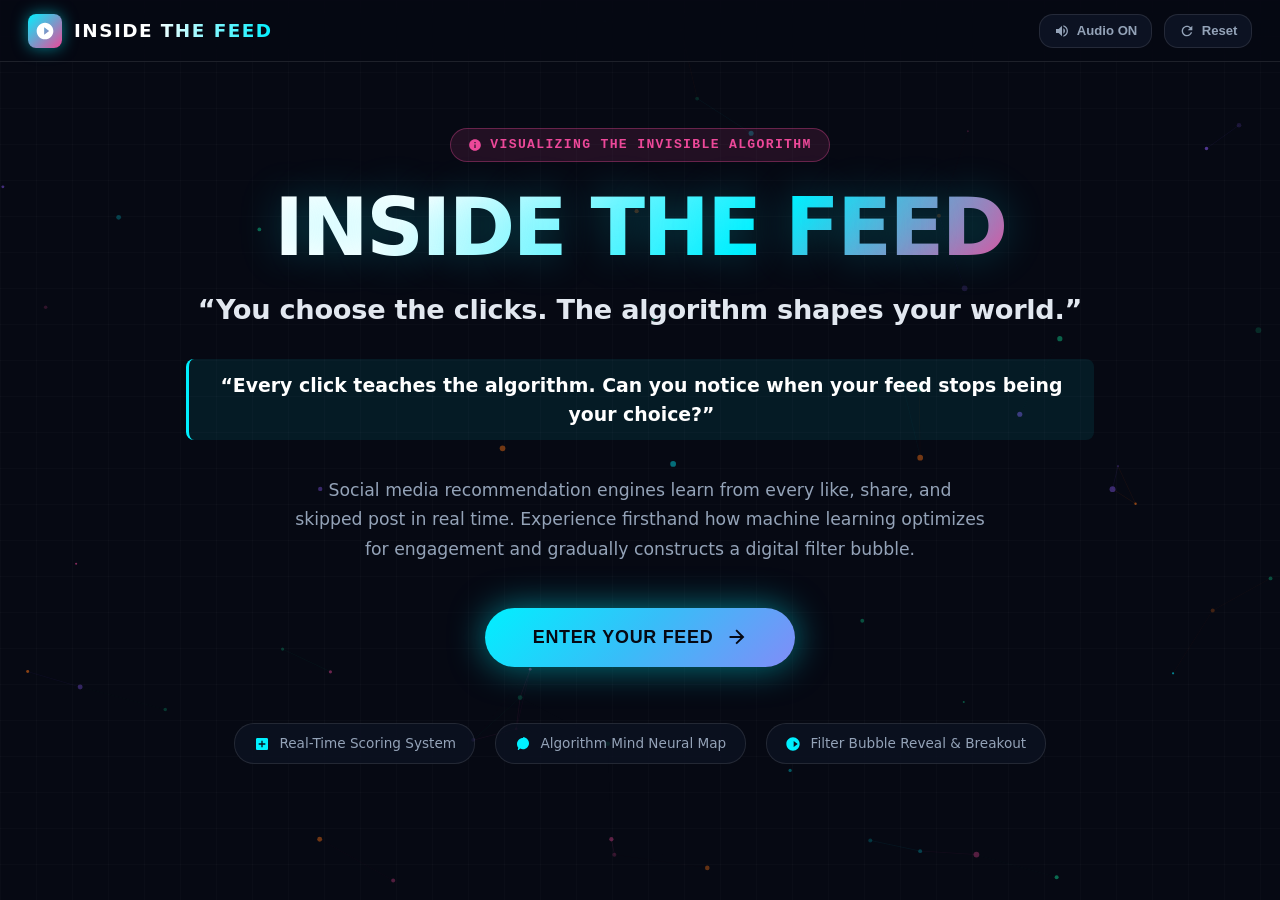
==== index.html @ e055e859 "Initial commit: Inside The Feed interactive simulation" ====
<!DOCTYPE html>
<html lang="en">
<head>
  <meta charset="UTF-8">
  <meta name="viewport" content="width=device-width, initial-scale=1.0">
  <title>INSIDE THE FEED | You choose the clicks. The algorithm shapes your world.</title>
  <meta name="description" content="Visualizing the Invisible: An interactive real-time simulation of recommendation algorithms, neural reinforcement loops, and filter bubble formation.">
  <style>
    /* ==========================================================================
       INSIDE THE FEED — DESIGN SYSTEM & CYBERNETIC PALETTE
       ========================================================================== */
    :root {
      --bg-dark: #060913;
      --bg-surface: #0c1222;
      --bg-surface-elevated: #131d38;
      --bg-glass: rgba(12, 18, 34, 0.78);
      --bg-glass-card: rgba(19, 29, 56, 0.75);
      --border-glass: rgba(255, 255, 255, 0.1);
      --border-glass-bright: rgba(0, 240, 255, 0.35);

      --color-tech: #00f0ff;
      --color-tech-glow: rgba(0, 240, 255, 0.4);
      --color-env: #10b981;
      --color-env-glow: rgba(16, 185, 129, 0.4);
      --color-fit: #f97316;
      --color-fit-glow: rgba(249, 115, 22, 0.4);
      --color-travel: #8b5cf6;
      --color-travel-glow: rgba(139, 92, 246, 0.4);
      --color-ent: #ec4899;
      --color-ent-glow: rgba(236, 72, 153, 0.4);
      --color-fin: #eab308;
      --color-fin-glow: rgba(234, 179, 8, 0.4);

      --color-like: #f43f5e;
      --color-share: #3b82f6;
      --color-skip: #64748b;

      --text-primary: #f8fafc;
      --text-secondary: #94a3b8;
      --text-muted: #64748b;

      --font-sans: system-ui, -apple-system, BlinkMacSystemFont, 'Segoe UI', Roboto, Oxygen, Ubuntu, Cantarell, 'Open Sans', 'Helvetica Neue', sans-serif;
      --font-mono: ui-monospace, SFMono-Regular, Menlo, Monaco, Consolas, "Liberation Mono", "Courier New", monospace;
      
      --radius-sm: 8px;
      --radius-md: 14px;
      --radius-lg: 20px;
      --radius-full: 9999px;

      --shadow-subtle: 0 4px 20px rgba(0, 0, 0, 0.5);
      --shadow-neon-cyan: 0 0 30px rgba(0, 240, 255, 0.35);
      --shadow-neon-magenta: 0 0 30px rgba(236, 72, 153, 0.35);
      
      --transition-smooth: all 0.3s cubic-bezier(0.16, 1, 0.3, 1);
      --transition-spring: all 0.45s cubic-bezier(0.34, 1.56, 0.64, 1);
    }

    *, *::before, *::after {
      box-sizing: border-box;
      margin: 0;
      padding: 0;
    }

    html, body {
      width: 100%;
      min-height: 100vh;
      background-color: var(--bg-dark);
      color: var(--text-primary);
      font-family: var(--font-sans);
      line-height: 1.5;
      overflow-x: hidden;
      -webkit-font-smoothing: antialiased;
    }

    #bg-canvas {
      position: fixed;
      top: 0;
      left: 0;
      width: 100vw;
      height: 100vh;
      pointer-events: none;
      z-index: 0;
      opacity: 0.8;
    }

    .grid-overlay {
      position: fixed;
      inset: 0;
      background-image: 
        linear-gradient(rgba(255, 255, 255, 0.02) 1px, transparent 1px),
        linear-gradient(90deg, rgba(255, 255, 255, 0.02) 1px, transparent 1px);
      background-size: 36px 36px;
      pointer-events: none;
      z-index: 1;
    }

    :focus-visible {
      outline: 2px solid var(--color-tech);
      outline-offset: 3px;
      box-shadow: var(--shadow-neon-cyan);
    }

    @media (prefers-reduced-motion: reduce) {
      *, *::before, *::after {
        animation-duration: 0.01ms !important;
        animation-iteration-count: 1 !important;
        transition-duration: 0.01ms !important;
        scroll-behavior: auto !important;
      }
    }

    /* Top Navigation Bar */
    header.app-header {
      position: sticky;
      top: 0;
      z-index: 50;
      display: flex;
      align-items: center;
      justify-content: space-between;
      padding: 0.85rem 1.75rem;
      background: rgba(6, 9, 19, 0.85);
      backdrop-filter: blur(16px);
      -webkit-backdrop-filter: blur(16px);
      border-bottom: 1px solid var(--border-glass);
    }

    .brand-group {
      display: flex;
      align-items: center;
      gap: 0.75rem;
    }

    .brand-icon {
      width: 34px;
      height: 34px;
      border-radius: var(--radius-sm);
      background: linear-gradient(135deg, var(--color-tech), var(--color-ent));
      display: flex;
      align-items: center;
      justify-content: center;
      box-shadow: 0 0 15px rgba(0, 240, 255, 0.5);
    }

    .brand-icon svg {
      width: 20px;
      height: 20px;
      fill: #fff;
    }

    .brand-title {
      font-size: 1.15rem;
      font-weight: 800;
      letter-spacing: 0.08em;
      text-transform: uppercase;
      background: linear-gradient(90deg, #ffffff 40%, #00f0ff 100%);
      -webkit-background-clip: text;
      -webkit-text-fill-color: transparent;
    }

    .stage-badge {
      display: inline-flex;
      align-items: center;
      gap: 0.5rem;
      padding: 0.35rem 0.95rem;
      border-radius: var(--radius-full);
      background: rgba(0, 240, 255, 0.1);
      border: 1px solid rgba(0, 240, 255, 0.3);
      font-size: 0.78rem;
      font-family: var(--font-mono);
      font-weight: 600;
      color: var(--color-tech);
      text-transform: uppercase;
      letter-spacing: 0.05em;
    }

    .stage-badge .pulse-dot {
      width: 8px;
      height: 8px;
      border-radius: 50%;
      background: var(--color-tech);
      box-shadow: 0 0 8px var(--color-tech);
      animation: pulseAnim 1.8s infinite;
    }

    @keyframes pulseAnim {
      0%, 100% { opacity: 1; transform: scale(1); }
      50% { opacity: 0.4; transform: scale(0.7); }
    }

    .nav-actions {
      display: flex;
      align-items: center;
      gap: 0.75rem;
    }

    .icon-btn {
      background: var(--bg-surface);
      border: 1px solid var(--border-glass);
      color: var(--text-secondary);
      border-radius: var(--radius-md);
      padding: 0.5rem 0.85rem;
      font-size: 0.82rem;
      font-weight: 600;
      cursor: pointer;
      display: inline-flex;
      align-items: center;
      gap: 0.45rem;
      transition: var(--transition-smooth);
    }

    .icon-btn:hover {
      color: var(--text-primary);
      border-color: rgba(255, 255, 255, 0.25);
      background: var(--bg-surface-elevated);
    }

    /* Screen Views Management */
    main.app-container {
      position: relative;
      z-index: 10;
      max-width: 1540px;
      margin: 0 auto;
      padding: 1.5rem 1.25rem 3rem 1.25rem;
      min-height: calc(100vh - 65px);
    }

    .screen-view {
      display: none;
      opacity: 0;
      transform: translateY(12px);
      transition: opacity 0.4s ease, transform 0.4s ease;
    }

    .screen-view.active {
      display: block;
      opacity: 1;
      transform: translateY(0);
    }

    /* ==========================================================================
       1. INTRO SCREEN
       ========================================================================== */
    .intro-hero {
      min-height: 80vh;
      display: flex;
      flex-direction: column;
      align-items: center;
      justify-content: center;
      text-align: center;
      padding: 2rem 1rem;
      max-width: 940px;
      margin: 0 auto;
    }

    .hero-eyebrow {
      display: inline-flex;
      align-items: center;
      gap: 0.5rem;
      padding: 0.4rem 1.1rem;
      border-radius: var(--radius-full);
      background: rgba(236, 72, 153, 0.12);
      border: 1px solid rgba(236, 72, 153, 0.35);
      color: var(--color-ent);
      font-family: var(--font-mono);
      font-size: 0.82rem;
      font-weight: 700;
      letter-spacing: 0.1em;
      text-transform: uppercase;
      margin-bottom: 1.5rem;
    }

    .hero-title {
      font-size: clamp(2.8rem, 7.5vw, 5rem);
      font-weight: 900;
      line-height: 1.05;
      letter-spacing: -0.03em;
      margin-bottom: 1.25rem;
      text-transform: uppercase;
      background: linear-gradient(135deg, #ffffff 20%, #00f0ff 65%, #ec4899 100%);
      -webkit-background-clip: text;
      -webkit-text-fill-color: transparent;
      text-shadow: 0 0 40px rgba(0, 240, 255, 0.25);
    }

    .hero-subtitle {
      font-size: clamp(1.25rem, 2.5vw, 1.7rem);
      font-weight: 600;
      color: #e2e8f0;
      margin-bottom: 1.75rem;
      letter-spacing: -0.01em;
    }

    .hero-tagline {
      font-size: 1.08rem;
      color: var(--text-secondary);
      max-width: 690px;
      margin-bottom: 2.75rem;
      line-height: 1.7;
    }

    .hero-quote-highlight {
      font-size: 1.18rem;
      font-weight: 700;
      color: #fff;
      background: rgba(0, 240, 255, 0.08);
      border-left: 3px solid var(--color-tech);
      padding: 0.75rem 1.25rem;
      border-radius: var(--radius-sm);
      margin-bottom: 2.25rem;
      text-align: center;
    }

    .btn-glow-primary {
      position: relative;
      display: inline-flex;
      align-items: center;
      justify-content: center;
      gap: 0.75rem;
      padding: 1.15rem 3rem;
      font-size: 1.12rem;
      font-weight: 800;
      letter-spacing: 0.04em;
      text-transform: uppercase;
      color: #060913;
      background: linear-gradient(135deg, #00f0ff 0%, #38bdf8 50%, #818cf8 100%);
      border: none;
      border-radius: var(--radius-full);
      cursor: pointer;
      box-shadow: 0 0 35px rgba(0, 240, 255, 0.5), 0 4px 15px rgba(0, 0, 0, 0.4);
      transition: var(--transition-spring);
    }

    .btn-glow-primary:hover {
      transform: translateY(-3px) scale(1.03);
      box-shadow: 0 0 55px rgba(0, 240, 255, 0.8), 0 8px 25px rgba(0, 0, 0, 0.5);
    }

    .btn-glow-primary:active {
      transform: translateY(1px) scale(0.98);
    }

    .intro-feature-pills {
      display: flex;
      flex-wrap: wrap;
      justify-content: center;
      gap: 1.25rem;
      margin-top: 3.5rem;
    }

    .feature-pill {
      display: flex;
      align-items: center;
      gap: 0.6rem;
      padding: 0.6rem 1.15rem;
      background: var(--bg-glass);
      border: 1px solid var(--border-glass);
      border-radius: var(--radius-lg);
      font-size: 0.85rem;
      color: var(--text-secondary);
    }

    .feature-pill svg {
      width: 16px;
      height: 16px;
      fill: var(--color-tech);
    }

    /* ==========================================================================
       2. INITIAL INTEREST SELECTION
       ========================================================================== */
    .selection-container {
      max-width: 980px;
      margin: 2rem auto;
      text-align: center;
    }

    .selection-header h2 {
      font-size: 2.3rem;
      font-weight: 800;
      margin-bottom: 0.6rem;
      letter-spacing: -0.02em;
    }

    .selection-header p {
      color: var(--text-secondary);
      font-size: 1.08rem;
      margin-bottom: 2.2rem;
    }

    .topics-grid {
      display: grid;
      grid-template-columns: repeat(auto-fit, minmax(280px, 1fr));
      gap: 1.25rem;
      margin-bottom: 2.5rem;
    }

    .topic-card {
      position: relative;
      background: var(--bg-glass-card);
      border: 2px solid var(--border-glass);
      border-radius: var(--radius-lg);
      padding: 1.6rem 1.35rem;
      cursor: pointer;
      text-align: left;
      transition: var(--transition-spring);
      backdrop-filter: blur(12px);
      user-select: none;
      display: flex;
      flex-direction: column;
      gap: 0.85rem;
    }

    .topic-card:hover {
      transform: translateY(-4px);
      border-color: rgba(255, 255, 255, 0.3);
      background: var(--bg-surface-elevated);
    }

    .topic-card.selected {
      border-color: var(--topic-accent, var(--color-tech));
      box-shadow: 0 0 32px var(--topic-glow, var(--color-tech-glow)), inset 0 0 15px var(--topic-glow, var(--color-tech-glow));
      background: rgba(19, 29, 56, 0.95);
      transform: translateY(-4px) scale(1.02);
    }

    .topic-icon-wrap {
      width: 50px;
      height: 50px;
      border-radius: var(--radius-md);
      display: flex;
      align-items: center;
      justify-content: center;
      background: rgba(255, 255, 255, 0.06);
      color: var(--topic-accent, #fff);
      transition: var(--transition-smooth);
    }

    .topic-card.selected .topic-icon-wrap {
      background: var(--topic-accent);
      color: #060913;
    }

    .topic-icon-wrap svg {
      width: 28px;
      height: 28px;
      fill: currentColor;
    }

    .topic-card-title {
      font-size: 1.25rem;
      font-weight: 700;
      color: var(--text-primary);
    }

    .topic-card-desc {
      font-size: 0.88rem;
      color: var(--text-secondary);
      line-height: 1.5;
    }

    .selection-check {
      position: absolute;
      top: 1.1rem;
      right: 1.1rem;
      width: 24px;
      height: 24px;
      border-radius: 50%;
      border: 2px solid var(--border-glass);
      display: flex;
      align-items: center;
      justify-content: center;
      transition: var(--transition-smooth);
    }

    .topic-card.selected .selection-check {
      background: var(--topic-accent);
      border-color: var(--topic-accent);
    }

    .selection-check svg {
      width: 14px;
      height: 14px;
      fill: #060913;
      opacity: 0;
      transform: scale(0.5);
      transition: var(--transition-smooth);
    }

    .topic-card.selected .selection-check svg {
      opacity: 1;
      transform: scale(1);
    }

    .selection-footer {
      display: flex;
      flex-direction: column;
      align-items: center;
      gap: 1rem;
    }

    .selection-count-indicator {
      font-family: var(--font-mono);
      font-size: 0.95rem;
      color: var(--text-secondary);
      font-weight: 600;
    }

    .selection-count-indicator span {
      color: var(--color-tech);
      font-weight: 800;
    }

    /* ==========================================================================
       3 & 4 & 5 & 6. INTERACTIVE SIMULATION DASHBOARD (3 COLUMNS)
       ========================================================================== */
    .dashboard-layout {
      display: grid;
      grid-template-columns: 340px 1fr 340px;
      gap: 1.5rem;
      align-items: start;
      margin-top: 0.5rem;
    }

    @media (max-width: 1240px) {
      .dashboard-layout {
        grid-template-columns: 1fr 1fr;
      }
      .panel-feed-col {
        grid-column: 1 / -1;
        order: -1;
      }
    }

    @media (max-width: 768px) {
      .dashboard-layout {
        grid-template-columns: 1fr;
      }
    }

    .glass-panel {
      background: var(--bg-glass);
      border: 1px solid var(--border-glass);
      border-radius: var(--radius-lg);
      padding: 1.35rem;
      backdrop-filter: blur(16px);
      box-shadow: var(--shadow-subtle);
    }

    .panel-header {
      display: flex;
      align-items: center;
      justify-content: space-between;
      margin-bottom: 1.15rem;
      padding-bottom: 0.75rem;
      border-bottom: 1px solid rgba(255, 255, 255, 0.08);
    }

    .panel-title-group {
      display: flex;
      align-items: center;
      gap: 0.55rem;
    }

    .panel-title-group svg {
      width: 20px;
      height: 20px;
      fill: var(--color-tech);
    }

    .panel-title {
      font-size: 0.95rem;
      font-weight: 700;
      text-transform: uppercase;
      letter-spacing: 0.08em;
      color: var(--text-primary);
    }

    /* LEFT: Algorithm Mind Panel */
    .algo-viz-box {
      position: relative;
      width: 100%;
      height: 260px;
      background: rgba(6, 9, 19, 0.7);
      border-radius: var(--radius-md);
      overflow: hidden;
      border: 1px solid rgba(255, 255, 255, 0.06);
      margin-bottom: 1rem;
    }

    #neural-canvas {
      width: 100%;
      height: 100%;
      display: block;
    }

    .narrative-stream-box {
      background: rgba(0, 0, 0, 0.4);
      border: 1px solid rgba(0, 240, 255, 0.25);
      border-left: 4px solid var(--color-tech);
      border-radius: var(--radius-sm);
      padding: 0.9rem;
      margin-bottom: 1rem;
      min-height: 80px;
    }

    .narrative-label {
      font-size: 0.74rem;
      font-family: var(--font-mono);
      font-weight: 700;
      color: var(--color-tech);
      text-transform: uppercase;
      letter-spacing: 0.06em;
      margin-bottom: 0.35rem;
      display: flex;
      align-items: center;
      gap: 0.4rem;
    }

    .narrative-text {
      font-size: 0.84rem;
      color: #e2e8f0;
      line-height: 1.45;
      transition: opacity 0.2s ease;
    }

    .topic-weights-list {
      display: flex;
      flex-direction: column;
      gap: 0.7rem;
    }

    .topic-weight-row {
      display: flex;
      flex-direction: column;
      gap: 0.25rem;
      font-size: 0.82rem;
    }

    .topic-weight-meta {
      display: flex;
      justify-content: space-between;
      align-items: center;
    }

    .topic-weight-label {
      display: flex;
      align-items: center;
      gap: 0.5rem;
      font-weight: 600;
      color: var(--text-primary);
    }

    .topic-dot {
      width: 9px;
      height: 9px;
      border-radius: 50%;
      background: var(--topic-color, #fff);
      box-shadow: 0 0 6px var(--topic-color, #fff);
    }

    .topic-weight-pct {
      font-family: var(--font-mono);
      font-size: 0.8rem;
      color: var(--text-secondary);
      font-weight: 700;
    }

    .weight-progress-track {
      width: 100%;
      height: 7px;
      background: rgba(255, 255, 255, 0.08);
      border-radius: var(--radius-full);
      overflow: hidden;
    }

    .weight-progress-fill {
      height: 100%;
      background: var(--topic-color, var(--color-tech));
      border-radius: var(--radius-full);
      transition: width 0.4s cubic-bezier(0.16, 1, 0.3, 1);
      box-shadow: 0 0 10px var(--topic-color, var(--color-tech));
    }

    /* CENTER: Main Feed Stream */
    .panel-feed-col {
      display: flex;
      flex-direction: column;
      gap: 1rem;
      max-width: 640px;
      margin: 0 auto;
      width: 100%;
    }

    .feed-status-bar {
      display: flex;
      align-items: center;
      justify-content: space-between;
      padding: 0.8rem 1.25rem;
      background: var(--bg-glass-card);
      border: 1px solid var(--border-glass);
      border-radius: var(--radius-md);
      font-size: 0.88rem;
    }

    .stage-tracker-title {
      font-weight: 700;
      color: var(--text-primary);
      display: flex;
      align-items: center;
      gap: 0.5rem;
    }

    .interaction-count-badge {
      font-family: var(--font-mono);
      font-size: 0.82rem;
      color: var(--color-tech);
      background: rgba(0, 240, 255, 0.12);
      padding: 0.25rem 0.7rem;
      border-radius: var(--radius-full);
      border: 1px solid rgba(0, 240, 255, 0.3);
      font-weight: 700;
    }

    .feed-card-wrapper {
      position: relative;
      min-height: 520px;
      display: flex;
      justify-content: center;
    }

    /* Interactive Post Card */
    .post-card {
      width: 100%;
      background: var(--bg-surface);
      border: 1px solid rgba(255, 255, 255, 0.12);
      border-radius: var(--radius-lg);
      padding: 1.5rem;
      box-shadow: 0 12px 35px rgba(0, 0, 0, 0.6);
      transition: var(--transition-smooth);
      position: relative;
      overflow: hidden;
    }

    .post-card::before {
      content: "";
      position: absolute;
      top: 0;
      left: 0;
      right: 0;
      height: 4px;
      background: var(--card-topic-color, var(--color-tech));
      box-shadow: 0 0 16px var(--card-topic-color, var(--color-tech));
    }

    .post-author-row {
      display: flex;
      align-items: center;
      justify-content: space-between;
      margin-bottom: 1.1rem;
    }

    .author-info {
      display: flex;
      align-items: center;
      gap: 0.85rem;
    }

    .author-avatar {
      width: 46px;
      height: 46px;
      border-radius: 50%;
      display: flex;
      align-items: center;
      justify-content: center;
      font-weight: 800;
      font-size: 1.05rem;
      color: #060913;
      background: linear-gradient(135deg, #ffffff, #94a3b8);
      border: 2px solid rgba(255, 255, 255, 0.25);
    }

    .author-names {
      display: flex;
      flex-direction: column;
    }

    .author-display-name {
      font-size: 0.98rem;
      font-weight: 700;
      color: var(--text-primary);
    }

    .author-handle {
      font-size: 0.8rem;
      color: var(--text-muted);
      font-family: var(--font-mono);
    }

    .post-topic-tag {
      padding: 0.3rem 0.85rem;
      border-radius: var(--radius-full);
      font-size: 0.74rem;
      font-weight: 800;
      text-transform: uppercase;
      letter-spacing: 0.05em;
      background: var(--card-topic-glow, rgba(0, 240, 255, 0.15));
      color: var(--card-topic-color, var(--color-tech));
      border: 1px solid var(--card-topic-color, var(--color-tech));
    }

    .post-text-content {
      font-size: 1.05rem;
      color: #f1f5f9;
      line-height: 1.6;
      margin-bottom: 1.35rem;
    }

    .post-visual-box {
      width: 100%;
      height: 220px;
      border-radius: var(--radius-md);
      overflow: hidden;
      margin-bottom: 1.35rem;
      background: #090e1d;
      border: 1px solid rgba(255, 255, 255, 0.08);
      display: flex;
      align-items: center;
      justify-content: center;
      position: relative;
    }

    .post-visual-box svg {
      width: 100%;
      height: 100%;
      display: block;
    }

    /* Action Bar */
    .post-action-row {
      display: grid;
      grid-template-columns: 1fr 1fr 1fr;
      gap: 0.85rem;
      padding-top: 0.85rem;
      border-top: 1px solid rgba(255, 255, 255, 0.08);
    }

    .feed-btn {
      display: inline-flex;
      align-items: center;
      justify-content: center;
      gap: 0.55rem;
      padding: 0.8rem 0.5rem;
      border-radius: var(--radius-md);
      font-size: 0.88rem;
      font-weight: 700;
      cursor: pointer;
      border: 1px solid var(--border-glass);
      background: var(--bg-glass-card);
      color: var(--text-primary);
      transition: var(--transition-smooth);
    }

    .feed-btn svg {
      width: 19px;
      height: 19px;
      fill: currentColor;
    }

    .btn-like:hover {
      background: rgba(244, 63, 94, 0.18);
      border-color: var(--color-like);
      color: #ff6b8b;
      box-shadow: 0 0 20px rgba(244, 63, 94, 0.35);
      transform: translateY(-2px);
    }

    .btn-share:hover {
      background: rgba(59, 130, 246, 0.18);
      border-color: var(--color-share);
      color: #60a5fa;
      box-shadow: 0 0 20px rgba(59, 130, 246, 0.35);
      transform: translateY(-2px);
    }

    .btn-skip:hover {
      background: rgba(100, 116, 139, 0.22);
      border-color: var(--color-skip);
      color: #cbd5e1;
      transform: translateY(-2px);
    }

    /* Flying Action Data Packet */
    .flying-packet {
      position: fixed;
      pointer-events: none;
      z-index: 999;
      width: 18px;
      height: 18px;
      border-radius: 50%;
      box-shadow: 0 0 20px currentColor;
      transition: transform 0.65s cubic-bezier(0.16, 1, 0.3, 1), opacity 0.65s ease;
    }

    /* RIGHT: Real-time Telemetry & Live Meters */
    .metrics-stack {
      display: flex;
      flex-direction: column;
      gap: 1.15rem;
    }

    .metric-card {
      background: rgba(6, 9, 19, 0.6);
      border: 1px solid rgba(255, 255, 255, 0.08);
      border-radius: var(--radius-md);
      padding: 1.05rem;
    }

    .metric-head {
      display: flex;
      justify-content: space-between;
      align-items: center;
      margin-bottom: 0.55rem;
    }

    .metric-name {
      font-size: 0.82rem;
      font-weight: 700;
      color: var(--text-secondary);
      text-transform: uppercase;
      letter-spacing: 0.05em;
    }

    .metric-val {
      font-family: var(--font-mono);
      font-size: 1.08rem;
      font-weight: 800;
      color: var(--text-primary);
    }

    /* Risk Status Badge */
    .risk-badge {
      display: inline-flex;
      align-items: center;
      gap: 0.4rem;
      padding: 0.28rem 0.75rem;
      border-radius: var(--radius-full);
      font-size: 0.78rem;
      font-weight: 800;
      letter-spacing: 0.05em;
      text-transform: uppercase;
      font-family: var(--font-mono);
    }

    .risk-badge.risk-low {
      background: rgba(16, 185, 129, 0.15);
      color: #34d399;
      border: 1px solid #10b981;
    }

    .risk-badge.risk-moderate {
      background: rgba(234, 179, 8, 0.15);
      color: #facc15;
      border: 1px solid #eab308;
    }

    .risk-badge.risk-high {
      background: rgba(249, 115, 22, 0.18);
      color: #fb923c;
      border: 1px solid #f97316;
    }

    .risk-badge.risk-echo {
      background: rgba(239, 68, 68, 0.28);
      color: #f87171;
      border: 1px solid #ef4444;
      animation: echoFlashing 1.2s infinite alternate;
    }

    @keyframes echoFlashing {
      0% { box-shadow: 0 0 6px rgba(239, 68, 68, 0.4); }
      100% { box-shadow: 0 0 24px rgba(239, 68, 68, 0.95); }
    }

    .meter-bar-track {
      width: 100%;
      height: 8px;
      background: rgba(255, 255, 255, 0.08);
      border-radius: var(--radius-full);
      overflow: hidden;
      position: relative;
    }

    .meter-bar-fill {
      height: 100%;
      border-radius: var(--radius-full);
      transition: width 0.5s cubic-bezier(0.16, 1, 0.3, 1), background-color 0.4s ease;
    }

    /* Stacked Diversity Spectrum Bar */
    .diversity-spectrum {
      display: flex;
      height: 11px;
      width: 100%;
      border-radius: var(--radius-full);
      overflow: hidden;
      background: rgba(255, 255, 255, 0.05);
      margin-top: 0.5rem;
    }

    .spectrum-segment {
      height: 100%;
      transition: width 0.45s ease;
    }

    .reveal-trigger-btn {
      width: 100%;
      padding: 0.9rem;
      border-radius: var(--radius-md);
      background: linear-gradient(135deg, rgba(236, 72, 153, 0.2), rgba(139, 92, 246, 0.2));
      border: 1px solid rgba(236, 72, 153, 0.5);
      color: #fff;
      font-weight: 700;
      font-size: 0.88rem;
      cursor: pointer;
      display: flex;
      align-items: center;
      justify-content: center;
      gap: 0.5rem;
      transition: var(--transition-smooth);
      margin-top: 0.5rem;
    }

    .reveal-trigger-btn:hover {
      background: linear-gradient(135deg, rgba(236, 72, 153, 0.4), rgba(139, 92, 246, 0.4));
      box-shadow: 0 0 25px rgba(236, 72, 153, 0.45);
      transform: translateY(-2px);
    }

    /* ==========================================================================
       8. FINAL REVEAL MODAL & COMPARISON SCREEN
       ========================================================================== */
    .reveal-container {
      max-width: 1120px;
      margin: 1rem auto;
      background: var(--bg-surface);
      border: 1px solid var(--border-glass-bright);
      border-radius: var(--radius-lg);
      padding: 2.75rem 2.25rem;
      box-shadow: 0 20px 60px rgba(0, 0, 0, 0.85), var(--shadow-neon-cyan);
      backdrop-filter: blur(20px);
      position: relative;
      overflow: hidden;
    }

    .reveal-container::before {
      content: "";
      position: absolute;
      top: -150px;
      right: -150px;
      width: 380px;
      height: 380px;
      border-radius: 50%;
      background: radial-gradient(circle, rgba(0, 240, 255, 0.2), transparent 70%);
      pointer-events: none;
    }

    .reveal-header {
      text-align: center;
      margin-bottom: 2.25rem;
    }

    .reveal-header h2 {
      font-size: clamp(2.2rem, 4.5vw, 3rem);
      font-weight: 900;
      letter-spacing: -0.02em;
      margin-bottom: 0.75rem;
      background: linear-gradient(135deg, #ffffff 35%, var(--color-tech) 100%);
      -webkit-background-clip: text;
      -webkit-text-fill-color: transparent;
    }

    .focal-quote-box {
      background: rgba(236, 72, 153, 0.12);
      border: 1px solid rgba(236, 72, 153, 0.45);
      border-radius: var(--radius-md);
      padding: 1.5rem 2rem;
      margin: 1.5rem auto 2.25rem auto;
      max-width: 820px;
      text-align: center;
    }

    .focal-quote-text {
      font-size: 1.45rem;
      font-weight: 900;
      color: #ffffff;
      letter-spacing: -0.01em;
      line-height: 1.4;
    }

    .focal-quote-sub {
      font-size: 0.95rem;
      color: #cbd5e1;
      margin-top: 0.6rem;
      line-height: 1.5;
    }

    .comparison-grid {
      display: grid;
      grid-template-columns: 1fr 1fr;
      gap: 1.75rem;
      margin-bottom: 2.5rem;
    }

    @media (max-width: 768px) {
      .comparison-grid {
        grid-template-columns: 1fr;
      }
    }

    .comparison-card {
      background: var(--bg-surface-elevated);
      border: 1px solid rgba(255, 255, 255, 0.08);
      border-radius: var(--radius-md);
      padding: 1.6rem;
      display: flex;
      flex-direction: column;
      gap: 1.1rem;
    }

    .comparison-card.card-after {
      border-color: rgba(236, 72, 153, 0.45);
      box-shadow: 0 0 30px rgba(236, 72, 153, 0.15);
    }

    .comp-title {
      font-size: 1.15rem;
      font-weight: 800;
      display: flex;
      align-items: center;
      justify-content: space-between;
    }

    .comp-distribution-bars {
      display: flex;
      flex-direction: column;
      gap: 0.75rem;
    }

    .comp-bar-item {
      display: flex;
      flex-direction: column;
      gap: 0.3rem;
    }

    .comp-bar-label-row {
      display: flex;
      justify-content: space-between;
      font-size: 0.85rem;
    }

    .comp-bar-fill {
      height: 8px;
      border-radius: var(--radius-full);
      background: var(--bar-color, var(--color-tech));
      transition: width 0.8s ease;
    }

    .insights-grid {
      display: grid;
      grid-template-columns: repeat(auto-fit, minmax(230px, 1fr));
      gap: 1.15rem;
      margin-bottom: 2.5rem;
    }

    .insight-box {
      background: rgba(0, 0, 0, 0.4);
      border: 1px solid rgba(255, 255, 255, 0.08);
      border-radius: var(--radius-md);
      padding: 1.15rem;
    }

    .insight-label {
      font-size: 0.76rem;
      color: var(--text-muted);
      text-transform: uppercase;
      font-family: var(--font-mono);
      margin-bottom: 0.4rem;
    }

    .insight-val {
      font-size: 1.18rem;
      font-weight: 800;
      color: var(--text-primary);
    }

    .insight-val.accent-vanished {
      color: #94a3b8;
      font-size: 0.98rem;
      font-weight: 600;
    }

    .reveal-actions {
      display: flex;
      flex-wrap: wrap;
      justify-content: center;
      gap: 1.25rem;
    }

    .btn-break-bubble {
      background: linear-gradient(135deg, #10b981 0%, #00f0ff 100%);
      color: #060913;
      font-weight: 800;
      font-size: 1.08rem;
      padding: 1.1rem 2.5rem;
      border: none;
      border-radius: var(--radius-full);
      cursor: pointer;
      display: inline-flex;
      align-items: center;
      gap: 0.7rem;
      box-shadow: 0 0 32px rgba(16, 185, 129, 0.5);
      transition: var(--transition-spring);
    }

    .btn-break-bubble:hover {
      transform: translateY(-3px) scale(1.03);
      box-shadow: 0 0 50px rgba(16, 185, 129, 0.8);
    }

    .btn-outline {
      background: transparent;
      border: 1px solid rgba(255, 255, 255, 0.25);
      color: #fff;
      font-weight: 700;
      font-size: 0.98rem;
      padding: 1.1rem 2rem;
      border-radius: var(--radius-full);
      cursor: pointer;
      transition: var(--transition-smooth);
    }

    .btn-outline:hover {
      background: rgba(255, 255, 255, 0.08);
      border-color: #fff;
    }

    .explainer-callout {
      margin-top: 2rem;
      padding: 1.35rem;
      background: rgba(0, 0, 0, 0.3);
      border-radius: var(--radius-md);
      font-size: 0.9rem;
      color: var(--text-secondary);
      line-height: 1.65;
      border-left: 4px solid var(--color-travel);
    }
  </style>
</head>
<body>

  <!-- Dynamic Particle Canvas & Grid -->
  <canvas id="bg-canvas" aria-hidden="true"></canvas>
  <div class="grid-overlay" aria-hidden="true"></div>

  <!-- Top Application Bar -->
  <header class="app-header">
    <div class="brand-group">
      <div class="brand-icon" aria-hidden="true">
        <svg viewBox="0 0 24 24">
          <path d="M12 2C6.48 2 2 6.48 2 12s4.48 10 10 10 10-4.48 10-10S17.52 2 12 2zm-1 14.5v-9l6 4.5-6 4.5z"/>
        </svg>
      </div>
      <div>
        <h1 class="brand-title">Inside The Feed</h1>
      </div>
    </div>

    <div id="header-stage-badge" class="stage-badge" style="display: none;" aria-live="polite">
      <span class="pulse-dot"></span>
      <span id="current-stage-name">Stage 1: Exploration</span>
    </div>

    <div class="nav-actions">
      <button id="sound-toggle-btn" class="icon-btn" aria-label="Toggle sound effects" title="Toggle audio synthesizer">
        <svg id="sound-icon-on" width="16" height="16" viewBox="0 0 24 24" fill="currentColor">
          <path d="M3 9v6h4l5 5V4L7 9H3zm13.5 3c0-1.77-1.02-3.29-2.5-4.03v8.05c1.48-.73 2.5-2.25 2.5-4.02zM14 3.23v2.06c2.89.86 5 3.54 5 6.71s-2.11 5.85-5 6.71v2.06c4.01-.91 7-4.49 7-8.77s-2.99-7.86-7-8.77z"/>
        </svg>
        <span id="sound-label">Audio ON</span>
      </button>
      <button id="reset-sim-btn" class="icon-btn" aria-label="Reset simulation" title="Reset and restart from scratch">
        <svg width="16" height="16" viewBox="0 0 24 24" fill="currentColor">
          <path d="M17.65 6.35C16.2 4.9 14.21 4 12 4c-4.42 0-7.99 3.58-7.99 8s3.57 8 7.99 8c3.73 0 6.84-2.55 7.73-6h-2.08c-.82 2.33-3.04 4-5.65 4-3.31 0-6-2.69-6-6s2.69-6 6-6c1.66 0 3.14.69 4.22 1.78L13 11h7V4l-2.35 2.35z"/>
        </svg>
        <span>Reset</span>
      </button>
    </div>
  </header>

  <!-- Main Container -->
  <main class="app-container">

    <!-- ==========================================================================
         SCREEN 1: INTRO SPLASH
         ========================================================================== -->
    <section id="screen-intro" class="screen-view active" aria-labelledby="intro-main-title">
      <div class="intro-hero">
        <div class="hero-eyebrow">
          <svg width="14" height="14" viewBox="0 0 24 24" fill="currentColor">
            <path d="M12 2C6.48 2 2 6.48 2 12s4.48 10 10 10 10-4.48 10-10S17.52 2 12 2zm1 15h-2v-6h2v6zm0-8h-2V7h2v2z"/>
          </svg>
          Visualizing the Invisible Algorithm
        </div>

        <h2 id="intro-main-title" class="hero-title">Inside The Feed</h2>
        <p class="hero-subtitle">“You choose the clicks. The algorithm shapes your world.”</p>

        <div class="hero-quote-highlight">
          “Every click teaches the algorithm. Can you notice when your feed stops being your choice?”
        </div>
        
        <p class="hero-tagline">
          Social media recommendation engines learn from every like, share, and skipped post in real time. Experience firsthand how machine learning optimizes for engagement and gradually constructs a digital filter bubble.
        </p>

        <button id="btn-enter-feed" class="btn-glow-primary" aria-label="Enter your feed simulation">
          <span>Enter Your Feed</span>
          <svg width="22" height="22" viewBox="0 0 24 24" fill="currentColor">
            <path d="M5 13h11.86l-5.43 5.43 1.42 1.42L21.14 12l-8.29-8.29-1.42 1.42L16.86 11H5v2z"/>
          </svg>
        </button>

        <div class="intro-feature-pills">
          <div class="feature-pill">
            <svg viewBox="0 0 24 24"><path d="M19 3H5c-1.1 0-2 .9-2 2v14c0 1.1.9 2 2 2h14c1.1 0 2-.9 2-2V5c0-1.1-.9-2-2-2zm-2 10h-4v4h-2v-4H7v-2h4V7h2v4h4v2z"/></svg>
            <span>Real-Time Scoring System</span>
          </div>
          <div class="feature-pill">
            <svg viewBox="0 0 24 24"><path d="M12 3c-4.97 0-9 4.03-9 9 0 2.12.74 4.07 1.97 5.61L4.35 19.4c-.39.39-.39 1.02 0 1.41.39.39 1.02.39 1.41 0l1.9-1.9C9.28 19.57 10.59 20 12 20c4.97 0 9-4.03 9-9s-4.03-9-9-9z"/></svg>
            <span>Algorithm Mind Neural Map</span>
          </div>
          <div class="feature-pill">
            <svg viewBox="0 0 24 24"><path d="M12 2C6.48 2 2 6.48 2 12s4.48 10 10 10 10-4.48 10-10S17.52 2 12 2zm1 14.5v-9l6 4.5-6 4.5z"/></svg>
            <span>Filter Bubble Reveal & Breakout</span>
          </div>
        </div>
      </div>
    </section>


    <!-- ==========================================================================
         SCREEN 2: INITIAL INTEREST SELECTION
         ========================================================================== -->
    <section id="screen-selection" class="screen-view" aria-labelledby="selection-title">
      <div class="selection-container">
        <div class="selection-header">
          <h2 id="selection-title">Calibrate Your Initial Interests</h2>
          <p>Select any <strong>three (3)</strong> categories to initialize your baseline recommendation vector.</p>
        </div>

        <div class="topics-grid" role="group" aria-label="Topic Selection Cards">
          
          <!-- Technology -->
          <div class="topic-card" data-topic="tech" style="--topic-accent: var(--color-tech); --topic-glow: var(--color-tech-glow);" tabindex="0" role="checkbox" aria-checked="false">
            <div class="selection-check"><svg viewBox="0 0 24 24"><path d="M9 16.17L4.83 12l-1.42 1.41L9 19 21 7l-1.41-1.41z"/></svg></div>
            <div class="topic-icon-wrap">
              <svg viewBox="0 0 24 24"><path d="M20 18c1.1 0 1.99-.9 1.99-2L22 6c0-1.1-.9-2-2-2H4c-1.1 0-2 .9-2 2v10c0 1.1.9 2 2 2H0v2h24v-2h-4zM4 6h16v10H4V6z"/></svg>
            </div>
            <h3 class="topic-card-title">Technology</h3>
            <p class="topic-card-desc">Quantum computing, neural interfaces, robotics, and cybernetic architectures.</p>
          </div>

          <!-- Environment -->
          <div class="topic-card" data-topic="env" style="--topic-accent: var(--color-env); --topic-glow: var(--color-env-glow);" tabindex="0" role="checkbox" aria-checked="false">
            <div class="selection-check"><svg viewBox="0 0 24 24"><path d="M9 16.17L4.83 12l-1.42 1.41L9 19 21 7l-1.41-1.41z"/></svg></div>
            <div class="topic-icon-wrap">
              <svg viewBox="0 0 24 24"><path d="M12 2C6.48 2 2 6.48 2 12s4.48 10 10 10 10-4.48 10-10S17.52 2 12 2zm-1 17.93c-3.95-.49-7-3.85-7-7.93 0-.62.08-1.21.21-1.79L9 15v1c0 1.1.9 2 2 2v1.93zm6.9-2.54c-.26-.81-1-1.39-1.9-1.39h-1v-3c0-.55-.45-1-1-1H8v-2h2c.55 0 1-.45 1-1V7h2c1.1 0 2-.9 2-2v-.41c2.93 1.19 5 4.06 5 7.41 0 2.08-.8 3.97-2.1 5.4z"/></svg>
            </div>
            <h3 class="topic-card-title">Environment</h3>
            <p class="topic-card-desc">Renewable energy, ocean rewilding, ecological science, and climate resilience.</p>
          </div>

          <!-- Fitness -->
          <div class="topic-card" data-topic="fit" style="--topic-accent: var(--color-fit); --topic-glow: var(--color-fit-glow);" tabindex="0" role="checkbox" aria-checked="false">
            <div class="selection-check"><svg viewBox="0 0 24 24"><path d="M9 16.17L4.83 12l-1.42 1.41L9 19 21 7l-1.41-1.41z"/></svg></div>
            <div class="topic-icon-wrap">
              <svg viewBox="0 0 24 24"><path d="M20.57 14.86L22 13.43 20.57 12 17 15.57 8.43 7 12 3.43 10.57 2 9.14 3.43 7.71 2 5.57 4.14 4.14 2.71 2.71 4.14l1.43 1.43L2 7.71l1.43 1.43L2 10.57 3.43 12 7 8.43 15.57 17 12 20.57 13.43 22l1.43-1.43 1.43 1.43 2.14-2.14 1.43 1.43 1.43-1.43-1.43-1.43L22 16.29l-1.43-1.43z"/></svg>
            </div>
            <h3 class="topic-card-title">Fitness</h3>
            <p class="topic-card-desc">Longevity biohacking, peak athletic training, metabolic science, and nutrition.</p>
          </div>

          <!-- Travel -->
          <div class="topic-card" data-topic="travel" style="--topic-accent: var(--color-travel); --topic-glow: var(--color-travel-glow);" tabindex="0" role="checkbox" aria-checked="false">
            <div class="selection-check"><svg viewBox="0 0 24 24"><path d="M9 16.17L4.83 12l-1.42 1.41L9 19 21 7l-1.41-1.41z"/></svg></div>
            <div class="topic-icon-wrap">
              <svg viewBox="0 0 24 24"><path d="M21 16v-2l-8-5V3.5c0-.83-.67-1.5-1.5-1.5S10 2.67 10 3.5V9l-8 5v2l8-2.5V19l-2 1.5V22l3.5-1 3.5 1v-1.5L13 19v-5.5l8 2.5z"/></svg>
            </div>
            <h3 class="topic-card-title">Travel</h3>
            <p class="topic-card-desc">Remote alpine explorations, ancient architectural wonders, and global frontiers.</p>
          </div>

          <!-- Entertainment -->
          <div class="topic-card" data-topic="ent" style="--topic-accent: var(--color-ent); --topic-glow: var(--color-ent-glow);" tabindex="0" role="checkbox" aria-checked="false">
            <div class="selection-check"><svg viewBox="0 0 24 24"><path d="M9 16.17L4.83 12l-1.42 1.41L9 19 21 7l-1.41-1.41z"/></svg></div>
            <div class="topic-icon-wrap">
              <svg viewBox="0 0 24 24"><path d="M12 3v10.55c-.59-.34-1.27-.55-2-.55-2.21 0-4 1.79-4 4s1.79 4 4 4 4-1.79 4-4V7h4V3h-6z"/></svg>
            </div>
            <h3 class="topic-card-title">Entertainment</h3>
            <p class="topic-card-desc">Immersive cinema, interactive voxel engines, synthwave soundscapes, and digital arts.</p>
          </div>

          <!-- Finance -->
          <div class="topic-card" data-topic="fin" style="--topic-accent: var(--color-fin); --topic-glow: var(--color-fin-glow);" tabindex="0" role="checkbox" aria-checked="false">
            <div class="selection-check"><svg viewBox="0 0 24 24"><path d="M9 16.17L4.83 12l-1.42 1.41L9 19 21 7l-1.41-1.41z"/></svg></div>
            <div class="topic-icon-wrap">
              <svg viewBox="0 0 24 24"><path d="M3.5 18.49l6-6.01 4 4L22 6.92l-1.41-1.41-7.09 7.97-4-4L2 16.99z"/></svg>
            </div>
            <h3 class="topic-card-title">Finance</h3>
            <p class="topic-card-desc">Global macro markets, algorithmic ventures, venture funding, and wealth architecture.</p>
          </div>

        </div>

        <div class="selection-footer">
          <div class="selection-count-indicator">
            Selected: <span id="selected-count-badge">0 / 3</span>
          </div>
          <button id="btn-start-feed" class="btn-glow-primary" disabled style="opacity: 0.5; pointer-events: none;" aria-label="Calibrate neural algorithm and begin feed">
            <span>Calibrate Algorithm & Launch</span>
            <svg width="22" height="22" viewBox="0 0 24 24" fill="currentColor"><path d="M5 13h11.86l-5.43 5.43 1.42 1.42L21.14 12l-8.29-8.29-1.42 1.42L16.86 11H5v2z"/></svg>
          </button>
        </div>
      </div>
    </section>


    <!-- ==========================================================================
         SCREEN 3: MAIN SIMULATION DASHBOARD (3 COLUMNS)
         ========================================================================== -->
    <section id="screen-dashboard" class="screen-view" aria-label="Interactive Feed Simulation Dashboard">
      <div class="dashboard-layout">
        
        <!-- LEFT COLUMN: ALGORITHM MIND -->
        <aside class="glass-panel panel-left-col" aria-label="Algorithm Visualization Panel">
          <div class="panel-header">
            <div class="panel-title-group">
              <svg viewBox="0 0 24 24"><path d="M12 3c-4.97 0-9 4.03-9 9 0 2.12.74 4.07 1.97 5.61L4.35 19.4c-.39.39-.39 1.02 0 1.41.39.39 1.02.39 1.41 0l1.9-1.9C9.28 19.57 10.59 20 12 20c4.97 0 9-4.03 9-9s-4.03-9-9-9z"/></svg>
              <h2 class="panel-title">Algorithm Mind</h2>
            </div>
            <span class="topic-dot" style="background: var(--color-tech); box-shadow: 0 0 10px var(--color-tech);"></span>
          </div>

          <!-- Neural Topology Canvas -->
          <div class="algo-viz-box" id="neural-container">
            <canvas id="neural-canvas"></canvas>
          </div>

          <!-- Real-Time Thought Stream -->
          <div class="narrative-stream-box" aria-live="polite">
            <div class="narrative-label">
              <svg width="12" height="12" viewBox="0 0 24 24" fill="currentColor"><path d="M12 2C6.48 2 2 6.48 2 12s4.48 10 10 10 10-4.48 10-10S17.52 2 12 2zm1 15h-2v-6h2v6zm0-8h-2V7h2v2z"/></svg>
              <span>Live Neural Telemetry</span>
            </div>
            <p id="narrative-stream-text" class="narrative-text">
              Baseline initialized. Equal weights assigned to your 3 selected topics. Monitoring user micro-actions...
            </p>
          </div>

          <!-- Dynamic Probability Weight Distribution -->
          <div class="topic-weights-list" id="topic-weights-container">
            <!-- Rendered by JS -->
          </div>
        </aside>

        <!-- CENTER COLUMN: INTERACTIVE SOCIAL FEED -->
        <div class="panel-feed-col" aria-label="Social Feed Stream">
          
          <!-- Feed Status Strip -->
          <div class="feed-status-bar">
            <div class="stage-tracker-title">
              <span id="stage-banner-tag">Stage 1: Exploration</span>
            </div>
            <div class="interaction-count-badge" id="interaction-step-counter">
              Interaction 0 / 12
            </div>
          </div>

          <!-- Active Card Container -->
          <div class="feed-card-wrapper">
            <article class="post-card" id="active-post-card" style="--card-topic-color: var(--color-tech); --card-topic-glow: var(--color-tech-glow);">
              
              <div class="post-author-row">
                <div class="author-info">
                  <div class="author-avatar" id="card-author-avatar">AI</div>
                  <div class="author-names">
                    <span class="author-display-name" id="card-author-name">Dr. Elena Vance</span>
                    <span class="author-handle" id="card-author-handle">@elena_quantum</span>
                  </div>
                </div>
                <span class="post-topic-tag" id="card-topic-badge">Technology</span>
              </div>

              <p class="post-text-content" id="card-text-content">
                Just achieved quantum coherence exceeding 100 microseconds on our room-temperature photonic lattice. The future of synthetic intelligence compute is accelerating faster than predicted.
              </p>

              <!-- Dynamic Graphic Vector Canvas / SVG -->
              <div class="post-visual-box" id="card-visual-slot">
                <!-- Injected inline SVG illustration -->
              </div>

              <!-- Action Bar -->
              <div class="post-action-row">
                <button class="feed-btn btn-like" id="btn-action-like" aria-label="Like this post (+2 topic score)" title="Like (+2 Weight)">
                  <svg viewBox="0 0 24 24"><path d="M12 21.35l-1.45-1.32C5.4 15.36 2 12.28 2 8.5 2 5.42 4.42 3 7.5 3c1.74 0 3.41.81 4.5 2.09C13.09 3.81 14.76 3 16.5 3 19.58 3 22 5.42 22 8.5c0 3.78-3.4 6.86-8.55 11.54L12 21.35z"/></svg>
                  <span>Like (+2)</span>
                </button>

                <button class="feed-btn btn-share" id="btn-action-share" aria-label="Share this post (+3 topic score)" title="Share (+3 Weight)">
                  <svg viewBox="0 0 24 24"><path d="M18 16.08c-.76 0-1.44.3-1.96.77L8.91 12.7c.05-.23.09-.46.09-.7s-.04-.47-.09-.7l7.05-4.11c.54.5 1.25.81 2.04.81 1.66 0 3-1.34 3-3s-1.34-3-3-3-3 1.34-3 3c0 .24.04.47.09.7L8.04 9.81C7.5 9.31 6.79 9 6 9c-1.66 0-3 1.34-3 3s1.34 3 3 3c.79 0 1.5-.31 2.04-.81l7.12 4.16c-.05.21-.08.43-.08.65 0 1.61 1.31 2.92 2.92 2.92 1.61 0 2.92-1.31 2.92-2.92s-1.31-2.92-2.92-2.92z"/></svg>
                  <span>Share (+3)</span>
                </button>

                <button class="feed-btn btn-skip" id="btn-action-skip" aria-label="Skip this post (-1 topic score)" title="Skip (-1 Weight)">
                  <svg viewBox="0 0 24 24"><path d="M4 18l8.5-6L4 6v12zm9-12v12l8.5-6L13 6z"/></svg>
                  <span>Skip (-1)</span>
                </button>
              </div>

            </article>
          </div>

          <!-- Shortcuts Hint -->
          <div style="text-align: center; font-size: 0.78rem; color: var(--text-muted); font-family: var(--font-mono);">
            Keyboard: [L] Like &nbsp;•&nbsp; [S] Share &nbsp;•&nbsp; [K] Skip
          </div>

        </div>

        <!-- RIGHT COLUMN: LIVE TELEMETRY METRICS -->
        <aside class="glass-panel panel-right-col" aria-label="Live Algorithm Telemetry Metrics">
          <div class="panel-header">
            <div class="panel-title-group">
              <svg viewBox="0 0 24 24"><path d="M19 3H5c-1.1 0-2 .9-2 2v14c0 1.1.9 2 2 2h14c1.1 0 2-.9 2-2V5c0-1.1-.9-2-2-2zM9 17H7v-7h2v7zm4 0h-2V7h2v10zm4 0h-2v-4h2v4z"/></svg>
              <h2 class="panel-title">Live Telemetry</h2>
            </div>
            <span class="topic-dot" style="background: var(--color-ent); box-shadow: 0 0 10px var(--color-ent);"></span>
          </div>

          <div class="metrics-stack">
            
            <!-- Personalization Index -->
            <div class="metric-card">
              <div class="metric-head">
                <span class="metric-name">Personalization</span>
                <span class="metric-val" id="metric-personalization-val">15%</span>
              </div>
              <div class="meter-bar-track">
                <div class="meter-bar-fill" id="meter-personalization-fill" style="width: 15%; background: var(--color-tech); box-shadow: 0 0 8px var(--color-tech);"></div>
              </div>
            </div>

            <!-- Feed Diversity (Entropy) -->
            <div class="metric-card">
              <div class="metric-head">
                <span class="metric-name">Feed Diversity</span>
                <span class="metric-val" id="metric-diversity-val">100%</span>
              </div>
              <div class="meter-bar-track">
                <div class="meter-bar-fill" id="meter-diversity-fill" style="width: 100%; background: var(--color-env); box-shadow: 0 0 8px var(--color-env);"></div>
              </div>
            </div>

            <!-- Algorithm Confidence -->
            <div class="metric-card">
              <div class="metric-head">
                <span class="metric-name">Algorithmic Confidence</span>
                <span class="metric-val" id="metric-confidence-val">18%</span>
              </div>
              <div class="meter-bar-track">
                <div class="meter-bar-fill" id="meter-confidence-fill" style="width: 18%; background: var(--color-travel); box-shadow: 0 0 8px var(--color-travel);"></div>
              </div>
            </div>

            <!-- Filter Bubble Risk -->
            <div class="metric-card">
              <div class="metric-head">
                <span class="metric-name">Filter Bubble Risk</span>
                <span class="risk-badge risk-low" id="metric-risk-badge">LOW</span>
              </div>
              <div class="meter-bar-track">
                <div class="meter-bar-fill" id="meter-risk-fill" style="width: 15%; background: #10b981;"></div>
              </div>
            </div>

            <!-- Overall Category Spectrum -->
            <div class="metric-card">
              <div class="metric-head">
                <span class="metric-name">Feed Spectrum</span>
                <span style="font-size: 0.74rem; color: var(--text-muted); font-family: var(--font-mono);">Real-time</span>
              </div>
              <div class="diversity-spectrum" id="diversity-spectrum-bar">
                <!-- Stacked color segments -->
              </div>
            </div>

            <!-- Manual Trigger Button to Reveal -->
            <button id="btn-manual-reveal" class="reveal-trigger-btn" aria-label="View deep algorithm diagnostic reveal">
              <svg width="18" height="18" viewBox="0 0 24 24" fill="currentColor"><path d="M12 4.5C7 4.5 2.73 7.61 1 12c1.73 4.39 6 7.5 11 7.5s9.27-3.11 11-7.5c-1.73-4.39-6-7.5-11-7.5zM12 17c-2.76 0-5-2.24-5-5s2.24-5 5-5 5 2.24 5 5-2.24 5-5 5zm0-8c-1.66 0-3 1.34-3 3s1.34 3 3 3 3-1.34 3-3-1.34-3-3-3z"/></svg>
              <span>Inspect Echo Chamber Analysis</span>
            </button>

          </div>
        </aside>

      </div>
    </section>


    <!-- ==========================================================================
         SCREEN 4: FINAL REVEAL (THE ALGORITHMIC MIRROR)
         ========================================================================== -->
    <section id="screen-reveal" class="screen-view" aria-labelledby="reveal-title">
      <div class="reveal-container">
        
        <div class="reveal-header">
          <h2 id="reveal-title">The Algorithmic Mirror</h2>
          <p style="color: var(--text-secondary); font-size: 1.08rem;">How subtle machine learning optimizations transformed your information reality.</p>
        </div>

        <div class="focal-quote-box">
          <p class="focal-quote-text">“You chose each click.<br>But you did not choose what disappeared.”</p>
          <p class="focal-quote-sub">Recommendation algorithms optimize for immediate retention metrics, steadily extinguishing exposure to different ideas and perspectives.</p>
        </div>

        <!-- Before vs After Comparison Grid -->
        <div class="comparison-grid">
          
          <!-- Before Card -->
          <div class="comparison-card">
            <div class="comp-title">
              <span>Your Feed at the Beginning</span>
              <span class="stage-badge" style="background: rgba(255, 255, 255, 0.08); border-color: rgba(255, 255, 255, 0.2); color: #fff;">Balanced Choice</span>
            </div>
            <div class="comp-distribution-bars" id="reveal-dist-before">
              <!-- Rendered via JS -->
            </div>
          </div>

          <!-- After Card -->
          <div class="comparison-card card-after">
            <div class="comp-title">
              <span>Your Feed After Learning</span>
              <span class="risk-badge risk-echo" id="reveal-risk-tag">Echo Chamber</span>
            </div>
            <div class="comp-distribution-bars" id="reveal-dist-after">
              <!-- Rendered via JS -->
            </div>
          </div>

        </div>

        <!-- Telemetry Summary Grid -->
        <div class="insights-grid">
          <div class="insight-box">
            <div class="insight-label">Total Clicks & Actions</div>
            <div class="insight-val" id="reveal-stat-actions">12 Interactions</div>
          </div>
          <div class="insight-box">
            <div class="insight-label">Final Feed Diversity</div>
            <div class="insight-val" id="reveal-stat-diversity" style="color: #f87171;">18% (Severe Drop)</div>
          </div>
          <div class="insight-box">
            <div class="insight-label">Dominant Reinforced Category</div>
            <div class="insight-val" id="reveal-stat-dominant" style="color: var(--color-tech);">Technology (74%)</div>
          </div>
          <div class="insight-box">
            <div class="insight-label">Extinguished Categories</div>
            <div class="insight-val accent-vanished" id="reveal-stat-vanished">Fitness, Environment</div>
          </div>
        </div>

        <div class="explainer-callout">
          <strong>The Algorithmic Trap:</strong> Machine learning feed algorithms do not evaluate truth, nuance, or intellectual balance—they optimize purely for predicted engagement. As you interact with specific signals, the algorithm aggressively deprioritizes everything else to guarantee retention, enclosing you in an automated filter bubble.
        </div>

        <div class="reveal-actions" style="margin-top: 2.5rem;">
          <button id="btn-break-bubble" class="btn-break-bubble" aria-label="Break the filter bubble and restore diversity">
            <svg width="24" height="24" viewBox="0 0 24 24" fill="currentColor"><path d="M12 2C6.48 2 2 6.48 2 12s4.48 10 10 10 10-4.48 10-10S17.52 2 12 2zm1 17.93c-3.95-.49-7-3.85-7-7.93 0-.62.08-1.21.21-1.79L9 15v1c0 1.1.9 2 2 2v1.93zm6.9-2.54c-.26-.81-1-1.39-1.9-1.39h-1v-3c0-.55-.45-1-1-1H8v-2h2c.55 0 1-.45 1-1V7h2c1.1 0 2-.9 2-2v-.41c2.93 1.19 5 4.06 5 7.41 0 2.08-.8 3.97-2.1 5.4z"/></svg>
            <span>Break My Bubble</span>
          </button>
          
          <button id="btn-try-again" class="btn-outline" aria-label="Restart simulation with new choices">
            <span>Try Again</span>
          </button>
        </div>

      </div>
    </section>

  </main>

  <!-- ==========================================================================
       JAVASCRIPT SIMULATION CORE & INTERACTION ENGINE
       ========================================================================== -->
  <script>
    /**
     * INSIDE THE FEED — CORE SIMULATION ENGINE
     */

    // --- Audio Synthesis via Web Audio API ---
    class SynthAudio {
      constructor() {
        this.ctx = null;
        this.enabled = true;
      }

      init() {
        if (!this.ctx) {
          const AudioContext = window.AudioContext || window.webkitAudioContext;
          if (AudioContext) {
            this.ctx = new AudioContext();
          }
        }
        if (this.ctx && this.ctx.state === 'suspended') {
          this.ctx.resume();
        }
      }

      playTone(freq, type = 'sine', duration = 0.15, gainVal = 0.15) {
        if (!this.enabled) return;
        this.init();
        if (!this.ctx) return;

        try {
          const osc = this.ctx.createOscillator();
          const gain = this.ctx.createGain();
          
          osc.type = type;
          osc.frequency.setValueAtTime(freq, this.ctx.currentTime);
          
          gain.gain.setValueAtTime(gainVal, this.ctx.currentTime);
          gain.gain.exponentialRampToValueAtTime(0.0001, this.ctx.currentTime + duration);

          osc.connect(gain);
          gain.connect(this.ctx.destination);

          osc.start();
          osc.stop(this.ctx.currentTime + duration);
        } catch (e) {
          console.warn("Audio error:", e);
        }
      }

      playLike() {
        if (!this.enabled) return;
        this.playTone(523.25, 'sine', 0.18, 0.2); // C5
        setTimeout(() => this.playTone(659.25, 'sine', 0.25, 0.25), 60); // E5
      }

      playShare() {
        if (!this.enabled) return;
        this.init();
        if (!this.ctx) return;
        try {
          const osc = this.ctx.createOscillator();
          const gain = this.ctx.createGain();
          osc.type = 'triangle';
          osc.frequency.setValueAtTime(320, this.ctx.currentTime);
          osc.frequency.exponentialRampToValueAtTime(900, this.ctx.currentTime + 0.25);
          gain.gain.setValueAtTime(0.2, this.ctx.currentTime);
          gain.gain.exponentialRampToValueAtTime(0.0001, this.ctx.currentTime + 0.25);
          osc.connect(gain);
          gain.connect(this.ctx.destination);
          osc.start();
          osc.stop(this.ctx.currentTime + 0.25);
        } catch(e){}
      }

      playSkip() {
        if (!this.enabled) return;
        this.playTone(190, 'sine', 0.08, 0.12);
      }

      playStageUp() {
        if (!this.enabled) return;
        [440, 554.37, 659.25, 880].forEach((freq, idx) => {
          setTimeout(() => this.playTone(freq, 'sine', 0.3, 0.15), idx * 70);
        });
      }

      playBreakBubble() {
        if (!this.enabled) return;
        [261.63, 329.63, 392, 523.25, 659.25, 783.99, 1046.5].forEach((freq, idx) => {
          setTimeout(() => this.playTone(freq, 'triangle', 0.45, 0.2), idx * 60);
        });
      }
    }

    const sound = new SynthAudio();

    // --- Topic Definitions & Meta ---
    const TOPICS = {
      tech: {
        id: 'tech',
        name: 'Technology',
        color: '#00f0ff',
        glow: 'rgba(0, 240, 255, 0.4)',
        icon: '<path d="M20 18c1.1 0 1.99-.9 1.99-2L22 6c0-1.1-.9-2-2-2H4c-1.1 0-2 .9-2 2v10c0 1.1.9 2 2 2H0v2h24v-2h-4zM4 6h16v10H4V6z"/>'
      },
      env: {
        id: 'env',
        name: 'Environment',
        color: '#10b981',
        glow: 'rgba(16, 185, 129, 0.4)',
        icon: '<path d="M12 2C6.48 2 2 6.48 2 12s4.48 10 10 10 10-4.48 10-10S17.52 2 12 2zm-1 17.93c-3.95-.49-7-3.85-7-7.93 0-.62.08-1.21.21-1.79L9 15v1c0 1.1.9 2 2 2v1.93zm6.9-2.54c-.26-.81-1-1.39-1.9-1.39h-1v-3c0-.55-.45-1-1-1H8v-2h2c.55 0 1-.45 1-1V7h2c1.1 0 2-.9 2-2v-.41c2.93 1.19 5 4.06 5 7.41 0 2.08-.8 3.97-2.1 5.4z"/>'
      },
      fit: {
        id: 'fit',
        name: 'Fitness',
        color: '#f97316',
        glow: 'rgba(249, 115, 22, 0.4)',
        icon: '<path d="M20.57 14.86L22 13.43 20.57 12 17 15.57 8.43 7 12 3.43 10.57 2 9.14 3.43 7.71 2 5.57 4.14 4.14 2.71 2.71 4.14l1.43 1.43L2 7.71l1.43 1.43L2 10.57 3.43 12 7 8.43 15.57 17 12 20.57 13.43 22l1.43-1.43 1.43 1.43 2.14-2.14 1.43 1.43 1.43-1.43-1.43-1.43L22 16.29l-1.43-1.43z"/>'
      },
      travel: {
        id: 'travel',
        name: 'Travel',
        color: '#8b5cf6',
        glow: 'rgba(139, 92, 246, 0.4)',
        icon: '<path d="M21 16v-2l-8-5V3.5c0-.83-.67-1.5-1.5-1.5S10 2.67 10 3.5V9l-8 5v2l8-2.5V19l-2 1.5V22l3.5-1 3.5 1v-1.5L13 19v-5.5l8 2.5z"/>'
      },
      ent: {
        id: 'ent',
        name: 'Entertainment',
        color: '#ec4899',
        glow: 'rgba(236, 72, 153, 0.4)',
        icon: '<path d="M12 3v10.55c-.59-.34-1.27-.55-2-.55-2.21 0-4 1.79-4 4s1.79 4 4 4 4-1.79 4-4V7h4V3h-6z"/>'
      },
      fin: {
        id: 'fin',
        name: 'Finance',
        color: '#eab308',
        glow: 'rgba(234, 179, 8, 0.4)',
        icon: '<path d="M3.5 18.49l6-6.01 4 4L22 6.92l-1.41-1.41-7.09 7.97-4-4L2 16.99z"/>'
      }
    };

    // --- Rich Fictional Post Database (24 Handcrafted Posts with Inline SVG Illustrations) ---
    const POSTS_DATABASE = [
      // Technology Posts
      {
        id: 'tech-1',
        topic: 'tech',
        author: 'Dr. Elena Vance',
        handle: '@elena_quantum',
        avatarText: 'EV',
        content: 'Achieved room-temperature quantum coherence on our nanophotonic lattice. The speedup for synthetic intelligence compute models will render classical hardware obsolete within 4 years.',
        svg: `<svg viewBox="0 0 400 200" xmlns="http://www.w3.org/2000/svg">
          <defs>
            <linearGradient id="gTech1" x1="0%" y1="0%" x2="100%" y2="100%">
              <stop offset="0%" stop-color="#00f0ff" stop-opacity="0.8"/>
              <stop offset="100%" stop-color="#3b82f6" stop-opacity="0.2"/>
            </linearGradient>
          </defs>
          <rect width="100%" height="100%" fill="#0a1020"/>
          <circle cx="200" cy="100" r="60" stroke="#00f0ff" stroke-width="1.5" fill="none" opacity="0.6"/>
          <circle cx="200" cy="100" r="35" stroke="#38bdf8" stroke-width="2" fill="url(#gTech1)"/>
          <line x1="80" y1="100" x2="320" y2="100" stroke="#00f0ff" stroke-dasharray="4 4" stroke-width="1.5" opacity="0.7"/>
          <line x1="200" y1="30" x2="200" y2="170" stroke="#00f0ff" stroke-dasharray="4 4" stroke-width="1.5" opacity="0.7"/>
          <circle cx="140" cy="70" r="6" fill="#00f0ff"/>
          <circle cx="260" cy="130" r="6" fill="#38bdf8"/>
          <text x="200" y="105" fill="#fff" font-size="12" font-family="monospace" text-anchor="middle" font-weight="bold">Q-CORE 4.0</text>
        </svg>`
      },
      {
        id: 'tech-2',
        topic: 'tech',
        author: 'Marcus Chen',
        handle: '@marcus_robotics',
        avatarText: 'MC',
        content: 'Our humanoid bipedal platform just completed a 12-hour zero-intervention shift in full sensory darkness. Tactile proprioception and edge vision fusion are finally solved.',
        svg: `<svg viewBox="0 0 400 200" xmlns="http://www.w3.org/2000/svg">
          <rect width="100%" height="100%" fill="#080e1a"/>
          <path d="M120 160 L160 80 L200 120 L240 60 L280 160" stroke="#00f0ff" stroke-width="3" fill="none"/>
          <circle cx="240" cy="60" r="9" fill="#00f0ff" filter="drop-shadow(0 0 8px #00f0ff)"/>
          <rect x="185" y="105" width="30" height="30" rx="6" fill="#1e293b" stroke="#38bdf8" stroke-width="1.5"/>
          <text x="200" y="125" fill="#00f0ff" font-size="11" font-family="monospace" text-anchor="middle">ROBO-SYNC</text>
        </svg>`
      },
      {
        id: 'tech-3',
        topic: 'tech',
        author: 'Cipher Protocol',
        handle: '@cipher_lab',
        avatarText: 'CP',
        content: 'Zero-knowledge proofs are moving from niche cryptography to the fundamental layer of all web verification. Privacy and verifiable identity can coexist seamlessly.',
        svg: `<svg viewBox="0 0 400 200" xmlns="http://www.w3.org/2000/svg">
          <rect width="100%" height="100%" fill="#08101e"/>
          <polygon points="200,30 270,70 270,140 200,180 130,140 130,70" stroke="#00f0ff" stroke-width="2" fill="rgba(0, 240, 255, 0.08)"/>
          <circle cx="200" cy="105" r="22" fill="#00f0ff" opacity="0.3"/>
          <text x="200" y="110" fill="#fff" font-size="14" font-family="monospace" text-anchor="middle">ZK-SHIELD</text>
        </svg>`
      },
      {
        id: 'tech-4',
        topic: 'tech',
        author: 'Aria Sterling',
        handle: '@aria_neural',
        avatarText: 'AS',
        content: 'Neural lace feedback interfaces can now translate motor cortex intentions into 120 WPM text generation with 99.4% accuracy. The physical keyboard is approaching obsolescence.',
        svg: `<svg viewBox="0 0 400 200" xmlns="http://www.w3.org/2000/svg">
          <rect width="100%" height="100%" fill="#070c18"/>
          <path d="M50 100 Q120 20 200 100 T350 100" stroke="#38bdf8" stroke-width="3" fill="none"/>
          <path d="M50 100 Q120 180 200 100 T350 100" stroke="#00f0ff" stroke-width="2" stroke-dasharray="6 3" fill="none"/>
          <circle cx="200" cy="100" r="14" fill="#00f0ff"/>
        </svg>`
      },

      // Environment Posts
      {
        id: 'env-1',
        topic: 'env',
        author: 'Maya Lin',
        handle: '@maya_earth',
        avatarText: 'ML',
        content: 'Global kelp forest restoration milestone: Over 45,000 hectares of ocean floor rewilded off the Pacific coast. Marine biodiversity has rebounded by 340% in just two seasons.',
        svg: `<svg viewBox="0 0 400 200" xmlns="http://www.w3.org/2000/svg">
          <rect width="100%" height="100%" fill="#061811"/>
          <path d="M0 160 C100 130 180 180 280 150 C340 130 380 160 400 155 L400 200 L0 200 Z" fill="#064e3b"/>
          <path d="M120 170 Q110 90 140 40 Q130 100 120 170" fill="#10b981"/>
          <path d="M220 170 Q240 80 200 30 Q210 100 220 170" fill="#34d399"/>
          <circle cx="280" cy="60" r="16" fill="#6ee7b7" opacity="0.4"/>
          <text x="200" y="185" fill="#a7f3d0" font-size="12" font-family="sans-serif" text-anchor="middle" font-weight="bold">OCEAN REWILDING 2026</text>
        </svg>`
      },
      {
        id: 'env-2',
        topic: 'env',
        author: 'SolarGrid Project',
        handle: '@solargrid_global',
        avatarText: 'SG',
        content: 'Perovskite-silicon tandem solar cells have broken the 34% lab efficiency ceiling. Rooftop generation will soon produce 3x the daily energy requirement of modern smart homes.',
        svg: `<svg viewBox="0 0 400 200" xmlns="http://www.w3.org/2000/svg">
          <rect width="100%" height="100%" fill="#051c14"/>
          <circle cx="200" cy="100" r="50" fill="#10b981" opacity="0.2"/>
          <circle cx="200" cy="100" r="30" fill="#34d399"/>
          <line x1="200" y1="20" x2="200" y2="180" stroke="#10b981" stroke-width="2"/>
          <line x1="120" y1="100" x2="280" y2="100" stroke="#10b981" stroke-width="2"/>
          <text x="200" y="105" fill="#064e3b" font-size="11" font-weight="bold" text-anchor="middle">34.2% EFF</text>
        </svg>`
      },
      {
        id: 'env-3',
        topic: 'env',
        author: 'Ecosystem Alliance',
        handle: '@eco_alliance',
        avatarText: 'EA',
        content: 'Afforestation drones planted 10 million native acacia and oak saplings across degraded arid zones in 30 days. Satellite telemetry confirms a 91% germination survival rate.',
        svg: `<svg viewBox="0 0 400 200" xmlns="http://www.w3.org/2000/svg">
          <rect width="100%" height="100%" fill="#071b12"/>
          <polygon points="100,150 140,80 180,150" fill="#059669"/>
          <polygon points="160,150 200,60 240,150" fill="#10b981"/>
          <polygon points="220,150 260,90 300,150" fill="#34d399"/>
          <line x1="50" y1="150" x2="350" y2="150" stroke="#047857" stroke-width="3"/>
        </svg>`
      },
      {
        id: 'env-4',
        topic: 'env',
        author: 'HydroLoop Clean',
        handle: '@hydroloop',
        avatarText: 'HL',
        content: 'Autonomous solar-powered river interceptors have successfully collected 20,000 tons of plastic debris before it could enter the ocean gyres. Circular recycling loop initialized.',
        svg: `<svg viewBox="0 0 400 200" xmlns="http://www.w3.org/2000/svg">
          <rect width="100%" height="100%" fill="#061c14"/>
          <path d="M50 120 Q120 70 200 120 T350 120" stroke="#10b981" stroke-width="4" fill="none"/>
          <circle cx="200" cy="100" r="25" fill="#34d399" opacity="0.3"/>
          <text x="200" y="105" fill="#fff" font-size="12" font-family="monospace" text-anchor="middle">HYDRO 0-PLASTIC</text>
        </svg>`
      },

      // Fitness Posts
      {
        id: 'fit-1',
        topic: 'fit',
        author: 'Coach Kai Thorne',
        handle: '@kai_performance',
        avatarText: 'KT',
        content: 'Zone-2 cardiovascular output combined with isometric eccentric loading yields 40% greater mitochondrial density than steady-state cardio alone. Train for cellular longevity.',
        svg: `<svg viewBox="0 0 400 200" xmlns="http://www.w3.org/2000/svg">
          <rect width="100%" height="100%" fill="#1f0f08"/>
          <path d="M40 100 L120 100 L140 40 L160 160 L180 70 L200 120 L220 100 L360 100" stroke="#f97316" stroke-width="3" fill="none" stroke-linejoin="round"/>
          <circle cx="160" cy="160" r="6" fill="#fb923c"/>
          <text x="200" y="180" fill="#fdba74" font-size="12" font-family="monospace" text-anchor="middle">ZONE-2 HR PROFILE</text>
        </svg>`
      },
      {
        id: 'fit-2',
        topic: 'fit',
        author: 'Dr. Serena Vance',
        handle: '@serena_biomarker',
        avatarText: 'SV',
        content: 'Continuous lactate biosensors are transforming endurance training. Adjusting cadence the moment lactate crosses 2.1 mmol/L completely eliminates DOMS and preserves glycogen stores.',
        svg: `<svg viewBox="0 0 400 200" xmlns="http://www.w3.org/2000/svg">
          <rect width="100%" height="100%" fill="#1a0c06"/>
          <circle cx="200" cy="100" r="55" stroke="#f97316" stroke-width="3" fill="none" stroke-dasharray="10 5"/>
          <circle cx="200" cy="100" r="28" fill="#ea580c"/>
          <text x="200" y="105" fill="#fff" font-size="13" font-family="sans-serif" font-weight="bold" text-anchor="middle">VO2 MAX</text>
        </svg>`
      },
      {
        id: 'fit-3',
        topic: 'fit',
        author: 'Peak Athletics Lab',
        handle: '@peak_athletics',
        avatarText: 'PA',
        content: 'Electrostimulation recovery pods synced with slow-wave sleep cycles show an 85% acceleration in myofibrillar protein synthesis. Rest is the ultimate training variable.',
        svg: `<svg viewBox="0 0 400 200" xmlns="http://www.w3.org/2000/svg">
          <rect width="100%" height="100%" fill="#1c0e07"/>
          <line x1="80" y1="120" x2="320" y2="120" stroke="#7c2d12" stroke-width="8" stroke-linecap="round"/>
          <circle cx="110" cy="120" r="25" fill="#f97316"/>
          <circle cx="290" cy="120" r="25" fill="#f97316"/>
          <text x="200" y="80" fill="#fed7aa" font-size="14" font-weight="bold" font-family="monospace" text-anchor="middle">HYPERTROPHY +34%</text>
        </svg>`
      },
      {
        id: 'fit-4',
        topic: 'fit',
        author: 'Nadia Solis',
        handle: '@nadia_mobility',
        avatarText: 'NS',
        content: 'Fascial tension remodeling through multidirectional loaded stretching creates joint resilience that standard linear barbell movements miss entirely.',
        svg: `<svg viewBox="0 0 400 200" xmlns="http://www.w3.org/2000/svg">
          <rect width="100%" height="100%" fill="#190d06"/>
          <circle cx="150" cy="100" r="40" stroke="#f97316" stroke-width="2" fill="none"/>
          <circle cx="250" cy="100" r="40" stroke="#ea580c" stroke-width="2" fill="none"/>
          <path d="M150 100 Q200 40 250 100 Q200 160 150 100" fill="rgba(249, 115, 22, 0.2)"/>
        </svg>`
      },

      // Travel Posts
      {
        id: 'travel-1',
        topic: 'travel',
        author: 'Tarek Al-Mansoor',
        handle: '@tarek_expeditions',
        avatarText: 'TM',
        content: 'Witnessed the midnight solar halo above the Lofoten archipelago in Norway. When the sun skims the Arctic horizon without setting, time simply dissolves into pure light.',
        svg: `<svg viewBox="0 0 400 200" xmlns="http://www.w3.org/2000/svg">
          <rect width="100%" height="100%" fill="#120c24"/>
          <polygon points="60,170 140,60 220,170" fill="#4c1d95"/>
          <polygon points="180,170 270,40 360,170" fill="#6d28d9"/>
          <circle cx="200" cy="70" r="22" fill="#c084fc" opacity="0.6" filter="drop-shadow(0 0 12px #a855f7)"/>
          <path d="M0 170 L400 170 L400 200 L0 200 Z" fill="#2e1065"/>
        </svg>`
      },
      {
        id: 'travel-2',
        topic: 'travel',
        author: 'Chloe Nomad',
        handle: '@chloe_unmapped',
        avatarText: 'CN',
        content: 'Living off-grid in the high valleys of Bhutan for the past month. Carbon-negative lifestyle, pristine glacial streams, and ancient monasteries perched among the clouds.',
        svg: `<svg viewBox="0 0 400 200" xmlns="http://www.w3.org/2000/svg">
          <rect width="100%" height="100%" fill="#150e2b"/>
          <path d="M40 150 Q100 80 180 140 T320 110 T380 160" stroke="#a855f7" stroke-width="3" fill="none"/>
          <circle cx="320" cy="60" r="16" fill="#e9d5ff"/>
          <text x="200" y="175" fill="#d8b4fe" font-size="12" font-family="sans-serif" text-anchor="middle">HIMALAYAN TRAIL 4200m</text>
        </svg>`
      },
      {
        id: 'travel-3',
        topic: 'travel',
        author: 'Zenith Voyagers',
        handle: '@zenith_voyage',
        avatarText: 'ZV',
        content: 'Diving the volcanic geothermal vents in the Azores. Water clarity of 60 meters with subterranean thermal pillars emitting neon bioluminescent hydrothermal life.',
        svg: `<svg viewBox="0 0 400 200" xmlns="http://www.w3.org/2000/svg">
          <rect width="100%" height="100%" fill="#0d091e"/>
          <circle cx="200" cy="100" r="60" fill="none" stroke="#8b5cf6" stroke-width="1.5"/>
          <circle cx="200" cy="100" r="40" fill="none" stroke="#c084fc" stroke-width="2"/>
          <circle cx="200" cy="100" r="15" fill="#a855f7"/>
          <text x="200" y="180" fill="#e9d5ff" font-size="11" font-family="monospace" text-anchor="middle">AZORES 38°N 28°W</text>
        </svg>`
      },
      {
        id: 'travel-4',
        topic: 'travel',
        author: 'Julian Croft',
        handle: '@julian_routes',
        avatarText: 'JC',
        content: 'Crossing the salt flats of Salar de Uyuni under a moonless sky. The mirror reflection of the Milky Way across the infinite white crust creates the illusion of walking in deep space.',
        svg: `<svg viewBox="0 0 400 200" xmlns="http://www.w3.org/2000/svg">
          <rect width="100%" height="100%" fill="#0b081a"/>
          <line x1="0" y1="110" x2="400" y2="110" stroke="#8b5cf6" stroke-width="1.5"/>
          <circle cx="100" cy="50" r="2" fill="#fff"/>
          <circle cx="250" cy="30" r="3" fill="#c084fc"/>
          <circle cx="320" cy="80" r="2" fill="#fff"/>
          <path d="M0 110 L400 110 L400 200 L0 200 Z" fill="#1e1338"/>
        </svg>`
      },

      // Entertainment Posts
      {
        id: 'ent-1',
        topic: 'ent',
        author: 'Neon Canvas Studio',
        handle: '@neon_canvas',
        avatarText: 'NC',
        content: 'Premiering our interactive VR holographic cinema experience at the Tokyo Media Biennial. Viewers inhabit the soundwave frequencies as the physical architecture shifts around them.',
        svg: `<svg viewBox="0 0 400 200" xmlns="http://www.w3.org/2000/svg">
          <rect width="100%" height="100%" fill="#200a18"/>
          <circle cx="200" cy="100" r="50" fill="none" stroke="#ec4899" stroke-width="4"/>
          <line x1="80" y1="100" x2="320" y2="100" stroke="#f43f5e" stroke-width="2"/>
          <polygon points="190,85 220,100 190,115" fill="#ec4899"/>
          <text x="200" y="175" fill="#fbcfe8" font-size="12" font-family="monospace" text-anchor="middle">HOLO-SOUNDSTAGE</text>
        </svg>`
      },
      {
        id: 'ent-2',
        topic: 'ent',
        author: 'Pixel Syndicate',
        handle: '@pixel_syn',
        avatarText: 'PS',
        content: 'Procedural neural physics engines are rendering 60 FPS fully destructible voxel worlds in web browsers. Indie game developers now have the production power of 500-person studios.',
        svg: `<svg viewBox="0 0 400 200" xmlns="http://www.w3.org/2000/svg">
          <rect width="100%" height="100%" fill="#1a0814"/>
          <rect x="140" y="60" width="30" height="30" fill="#ec4899"/>
          <rect x="180" y="60" width="30" height="30" fill="#f43f5e"/>
          <rect x="220" y="60" width="30" height="30" fill="#fb7185"/>
          <rect x="160" y="100" width="30" height="30" fill="#ec4899"/>
          <rect x="200" y="100" width="30" height="30" fill="#db2777"/>
          <text x="200" y="160" fill="#fff" font-size="11" font-family="monospace" text-anchor="middle">VOXEL ENGINE 4K</text>
        </svg>`
      },
      {
        id: 'ent-3',
        topic: 'ent',
        author: 'Synthwave Society',
        handle: '@synthwave_now',
        avatarText: 'SS',
        content: 'Analog tape warmth blended with hyperpop spatial audio. Our newest album was mastered entirely on 1984 Japanese reel-to-reel magnetic hardware.',
        svg: `<svg viewBox="0 0 400 200" xmlns="http://www.w3.org/2000/svg">
          <rect width="100%" height="100%" fill="#240b1b"/>
          <circle cx="140" cy="100" r="35" stroke="#ec4899" stroke-width="3" fill="none"/>
          <circle cx="260" cy="100" r="35" stroke="#ec4899" stroke-width="3" fill="none"/>
          <line x1="140" y1="65" x2="260" y2="65" stroke="#f43f5e" stroke-width="3"/>
          <line x1="140" y1="135" x2="260" y2="135" stroke="#f43f5e" stroke-width="3"/>
        </svg>`
      },
      {
        id: 'ent-4',
        topic: 'ent',
        author: 'Mira Kazantsev',
        handle: '@mira_generative',
        avatarText: 'MK',
        content: 'Real-time generative score reacting to player heart rate variability in our new interactive psychological thriller. No two players will ever hear the same composition.',
        svg: `<svg viewBox="0 0 400 200" xmlns="http://www.w3.org/2000/svg">
          <rect width="100%" height="100%" fill="#1c0716"/>
          <path d="M60 100 Q130 30 200 100 T340 100" stroke="#ec4899" stroke-width="3" fill="none"/>
          <path d="M60 100 Q130 170 200 100 T340 100" stroke="#f43f5e" stroke-width="2" fill="none"/>
        </svg>`
      },

      // Finance Posts
      {
        id: 'fin-1',
        topic: 'fin',
        author: 'Astrid Lindholm',
        handle: '@astrid_macro',
        avatarText: 'AL',
        content: 'Algorithmic sovereign bond yield inversion has settled into equilibrium. Liquidity spreads indicate institutional capital is rotating heavily into clean-tech infrastructure funds.',
        svg: `<svg viewBox="0 0 400 200" xmlns="http://www.w3.org/2000/svg">
          <rect width="100%" height="100%" fill="#1a1406"/>
          <path d="M60 150 L130 110 L200 130 L270 70 L340 40" stroke="#eab308" stroke-width="3" fill="none"/>
          <circle cx="340" cy="40" r="6" fill="#fde047" filter="drop-shadow(0 0 8px #eab308)"/>
          <line x1="60" y1="160" x2="340" y2="160" stroke="#854d0e" stroke-width="1.5"/>
          <text x="200" y="180" fill="#fef08a" font-size="12" font-family="monospace" text-anchor="middle">ALPHA SPREAD +4.8%</text>
        </svg>`
      },
      {
        id: 'fin-2',
        topic: 'fin',
        author: 'Venture Pulse',
        handle: '@venture_pulse',
        avatarText: 'VP',
        content: 'Seed funding for decentralized compute clusters grew 280% QoQ. Compute is rapidly becoming the standard collateral currency of the 21st century digital economy.',
        svg: `<svg viewBox="0 0 400 200" xmlns="http://www.w3.org/2000/svg">
          <rect width="100%" height="100%" fill="#191305"/>
          <rect x="80" y="120" width="40" height="40" fill="#ca8a04"/>
          <rect x="140" y="90" width="40" height="70" fill="#eab308"/>
          <rect x="200" y="60" width="40" height="100" fill="#facc15"/>
          <rect x="260" y="30" width="40" height="130" fill="#fde047"/>
          <text x="200" y="180" fill="#fef9c3" font-size="11" font-family="monospace" text-anchor="middle">CAPITAL INFLOW 2026</text>
        </svg>`
      },
      {
        id: 'fin-3',
        topic: 'fin',
        author: 'Nexus Quantitative',
        handle: '@nexus_quant',
        avatarText: 'NQ',
        content: 'High-frequency latency arbitrage across decentralized cross-chain orderbooks is tightening spreads to sub-millisecond precision. Automated liquidity provisioning is at all-time highs.',
        svg: `<svg viewBox="0 0 400 200" xmlns="http://www.w3.org/2000/svg">
          <rect width="100%" height="100%" fill="#1c1607"/>
          <polygon points="200,40 280,140 120,140" stroke="#eab308" stroke-width="2" fill="none"/>
          <circle cx="200" cy="95" r="14" fill="#facc15"/>
          <text x="200" y="175" fill="#fef08a" font-size="12" font-family="monospace" text-anchor="middle">ORDERBOOK DEPTH</text>
        </svg>`
      },
      {
        id: 'fin-4',
        topic: 'fin',
        author: 'FinTech Horizons',
        handle: '@fintech_horizon',
        avatarText: 'FH',
        content: 'Tokenized commercial real estate yields are offering 8.4% APY with instant T+0 settlement. Friction in physical asset liquidity is permanently evaporating.',
        svg: `<svg viewBox="0 0 400 200" xmlns="http://www.w3.org/2000/svg">
          <rect width="100%" height="100%" fill="#181205"/>
          <circle cx="200" cy="100" r="45" stroke="#eab308" stroke-width="2" fill="none"/>
          <line x1="155" y1="100" x2="245" y2="100" stroke="#facc15" stroke-width="2"/>
          <text x="200" y="165" fill="#fde047" font-size="11" font-family="monospace" text-anchor="middle">T+0 REALTIME SETTLE</text>
        </svg>`
      }
    ];

    // --- State Management ---
    const state = {
      currentScreen: 'screen-intro',
      selectedInitialTopics: [],
      topicWeights: {
        tech: 2.0,
        env: 2.0,
        fit: 2.0,
        travel: 2.0,
        ent: 2.0,
        fin: 2.0
      },
      initialDistribution: {},
      interactionCount: 0,
      maxInteractions: 12,
      history: {
        likes: 0,
        shares: 0,
        skips: 0,
        perTopicActions: {
          tech: 0,
          env: 0,
          fit: 0,
          travel: 0,
          ent: 0,
          fin: 0
        }
      },
      currentPost: null,
      recentPostIds: [],
      stage: 1
    };

    // --- Mathematical Recommendation Engine ---
    class RecommendationEngine {
      static calculateProbabilities(weights) {
        const gamma = 1.35; // Amplification factor modeling nonlinear softmax ranking
        const amplified = {};
        let sum = 0;

        for (const topic in weights) {
          const val = Math.pow(Math.max(0.2, weights[topic]), gamma);
          amplified[topic] = val;
          sum += val;
        }

        const probs = {};
        for (const topic in amplified) {
          probs[topic] = sum > 0 ? (amplified[topic] / sum) : (1 / 6);
        }
        return probs;
      }

      static calculateEntropy(probs) {
        const k = 6;
        let h = 0;
        for (const topic in probs) {
          const p = probs[topic];
          if (p > 0.0001) {
            h += - (p * (Math.log(p) / Math.log(k)));
          }
        }
        return Math.max(0, Math.min(1, h));
      }

      static calculateMetrics(weights, interactionCount) {
        const probs = this.calculateProbabilities(weights);
        const entropy = this.calculateEntropy(probs);
        
        const diversity = Math.round(entropy * 100);
        const maxProb = Math.max(...Object.values(probs));
        const personalization = Math.round(Math.min(99, Math.max(10, (1 - entropy) * 100 + (maxProb * 20))));
        const confidence = Math.round(Math.min(99, (1 - Math.exp(-0.24 * (interactionCount + 1))) * 100));

        let risk = 'LOW';
        if (maxProb > 0.65 || (interactionCount >= 8 && maxProb > 0.55)) {
          risk = 'ECHO CHAMBER';
        } else if (maxProb > 0.45) {
          risk = 'HIGH';
        } else if (maxProb > 0.30) {
          risk = 'MODERATE';
        }

        return {
          probs,
          diversity,
          personalization,
          confidence,
          risk
        };
      }

      static selectNextPost(probs, recentIds) {
        const rand = Math.random();
        let cumulative = 0;
        let chosenTopic = 'tech';

        for (const topic in probs) {
          cumulative += probs[topic];
          if (rand <= cumulative) {
            chosenTopic = topic;
            break;
          }
        }

        const candidates = POSTS_DATABASE.filter(p => p.topic === chosenTopic);
        let validPosts = candidates.filter(p => !recentIds.includes(p.id));
        if (validPosts.length === 0) validPosts = candidates;

        const randomPost = validPosts[Math.floor(Math.random() * validPosts.length)];
        return randomPost || POSTS_DATABASE[0];
      }
    }

    // --- Particle Canvas Background System ---
    class ParticleCanvas {
      constructor(canvasId) {
        this.canvas = document.getElementById(canvasId);
        this.ctx = this.canvas.getContext('2d');
        this.particles = [];
        this.numParticles = 55;
        this.width = window.innerWidth;
        this.height = window.innerHeight;

        this.init();
        window.addEventListener('resize', () => this.resize());
      }

      init() {
        this.resize();
        this.particles = [];
        for (let i = 0; i < this.numParticles; i++) {
          this.particles.push({
            x: Math.random() * this.width,
            y: Math.random() * this.height,
            vx: (Math.random() - 0.5) * 0.5,
            vy: (Math.random() - 0.5) * 0.5,
            size: Math.random() * 2 + 1,
            color: ['#00f0ff', '#8b5cf6', '#ec4899', '#10b981', '#f97316'][Math.floor(Math.random() * 5)],
            opacity: Math.random() * 0.5 + 0.2
          });
        }
        this.animate();
      }

      resize() {
        this.width = window.innerWidth;
        this.height = window.innerHeight;
        this.canvas.width = this.width;
        this.canvas.height = this.height;
      }

      animate() {
        this.ctx.clearRect(0, 0, this.width, this.height);

        for (let i = 0; i < this.particles.length; i++) {
          const p = this.particles[i];
          p.x += p.vx;
          p.y += p.vy;

          if (p.x < 0) p.x = this.width;
          if (p.x > this.width) p.x = 0;
          if (p.y < 0) p.y = this.height;
          if (p.y > this.height) p.y = 0;

          this.ctx.beginPath();
          this.ctx.arc(p.x, p.y, p.size, 0, Math.PI * 2);
          this.ctx.fillStyle = p.color;
          this.ctx.globalAlpha = p.opacity;
          this.ctx.fill();

          for (let j = i + 1; j < this.particles.length; j++) {
            const p2 = this.particles[j];
            const dx = p.x - p2.x;
            const dy = p.y - p2.y;
            const dist = Math.sqrt(dx * dx + dy * dy);

            if (dist < 110) {
              this.ctx.beginPath();
              this.ctx.moveTo(p.x, p.y);
              this.ctx.lineTo(p2.x, p2.y);
              this.ctx.strokeStyle = p.color;
              this.ctx.globalAlpha = (1 - dist / 110) * 0.15;
              this.ctx.lineWidth = 0.8;
              this.ctx.stroke();
            }
          }
        }

        requestAnimationFrame(() => this.animate());
      }
    }

    // --- Neural Canvas Topology Visualizer (Left Panel) ---
    class NeuralNetworkVisualizer {
      constructor(canvasId) {
        this.canvas = document.getElementById(canvasId);
        this.ctx = this.canvas.getContext('2d');
        this.angle = 0;
        this.pulses = [];

        this.init();
        window.addEventListener('resize', () => this.resize());
      }

      init() {
        this.resize();
        this.animate();
      }

      resize() {
        const rect = this.canvas.parentElement.getBoundingClientRect();
        this.canvas.width = rect.width * (window.devicePixelRatio || 1) || 300;
        this.canvas.height = rect.height * (window.devicePixelRatio || 1) || 260;
      }

      triggerPulse(topicId) {
        this.pulses.push({
          topicId,
          progress: 0,
          max: 1
        });
      }

      animate() {
        const w = this.canvas.width;
        const h = this.canvas.height;
        const ctx = this.ctx;
        const dpr = window.devicePixelRatio || 1;

        ctx.clearRect(0, 0, w, h);

        const centerX = w / 2;
        const centerY = h / 2;
        const radius = Math.min(w, h) * 0.35;

        this.angle += 0.007;

        const topicKeys = Object.keys(TOPICS);
        const nodePositions = {};

        topicKeys.forEach((key, index) => {
          const theta = (index / topicKeys.length) * Math.PI * 2 + this.angle;
          const nx = centerX + Math.cos(theta) * radius;
          const ny = centerY + Math.sin(theta) * (radius * 0.82);
          nodePositions[key] = { x: nx, y: ny };
        });

        // Connections between nodes
        ctx.lineWidth = 1 * dpr;
        topicKeys.forEach((k1, i) => {
          topicKeys.forEach((k2, j) => {
            if (i < j) {
              const p1 = nodePositions[k1];
              const p2 = nodePositions[k2];
              ctx.beginPath();
              ctx.moveTo(p1.x, p1.y);
              ctx.lineTo(p2.x, p2.y);
              ctx.strokeStyle = 'rgba(255, 255, 255, 0.08)';
              ctx.stroke();
            }
          });
        });

        // Center hub
        ctx.beginPath();
        ctx.arc(centerX, centerY, 16 * dpr, 0, Math.PI * 2);
        ctx.fillStyle = 'rgba(0, 240, 255, 0.15)';
        ctx.fill();
        ctx.strokeStyle = '#00f0ff';
        ctx.lineWidth = 1.5 * dpr;
        ctx.stroke();

        const probs = RecommendationEngine.calculateProbabilities(state.topicWeights);

        // Topic nodes
        topicKeys.forEach(key => {
          const pos = nodePositions[key];
          const topic = TOPICS[key];
          const p = probs[key] || 0.16;

          const nodeRadius = (9 + p * 42) * dpr;

          ctx.save();
          ctx.shadowColor = topic.color;
          ctx.shadowBlur = 12 * dpr;

          ctx.beginPath();
          ctx.arc(pos.x, pos.y, nodeRadius, 0, Math.PI * 2);
          ctx.fillStyle = topic.color;
          ctx.globalAlpha = 0.85;
          ctx.fill();
          ctx.restore();

          // Outer ring
          ctx.beginPath();
          ctx.arc(pos.x, pos.y, nodeRadius + (4 * dpr), 0, Math.PI * 2);
          ctx.strokeStyle = topic.color;
          ctx.globalAlpha = 0.4;
          ctx.stroke();
        });

        // Animate pulses
        for (let i = this.pulses.length - 1; i >= 0; i--) {
          const pulse = this.pulses[i];
          pulse.progress += 0.04;

          const targetPos = nodePositions[pulse.topicId];
          if (targetPos) {
            const px = centerX + (targetPos.x - centerX) * pulse.progress;
            const py = centerY + (targetPos.y - centerY) * pulse.progress;

            ctx.beginPath();
            ctx.arc(px, py, 6 * dpr, 0, Math.PI * 2);
            ctx.fillStyle = '#ffffff';
            ctx.shadowColor = '#00f0ff';
            ctx.shadowBlur = 10 * dpr;
            ctx.fill();
          }

          if (pulse.progress >= 1) {
            this.pulses.splice(i, 1);
          }
        }

        requestAnimationFrame(() => this.animate());
      }
    }

    let neuralViz = null;

    // --- Screen View Switcher ---
    function switchScreen(screenId) {
      document.querySelectorAll('.screen-view').forEach(el => {
        el.classList.remove('active');
      });
      const target = document.getElementById(screenId);
      if (target) {
        target.classList.add('active');
        state.currentScreen = screenId;
        window.scrollTo({ top: 0, behavior: 'smooth' });
      }

      const stageBadge = document.getElementById('header-stage-badge');
      if (screenId === 'screen-dashboard') {
        stageBadge.style.display = 'inline-flex';
        if (neuralViz) neuralViz.resize();
      } else {
        stageBadge.style.display = 'none';
      }
    }

    // --- Selection UI Management ---
    function initSelectionUI() {
      const cards = document.querySelectorAll('.topic-card');
      const startBtn = document.getElementById('btn-start-feed');
      const countBadge = document.getElementById('selected-count-badge');

      cards.forEach(card => {
        const toggle = () => {
          const topic = card.getAttribute('data-topic');
          const isSelected = state.selectedInitialTopics.includes(topic);

          if (isSelected) {
            state.selectedInitialTopics = state.selectedInitialTopics.filter(t => t !== topic);
            card.classList.remove('selected');
            card.setAttribute('aria-checked', 'false');
            sound.playSkip();
          } else {
            if (state.selectedInitialTopics.length < 3) {
              state.selectedInitialTopics.push(topic);
              card.classList.add('selected');
              card.setAttribute('aria-checked', 'true');
              sound.playLike();
            }
          }

          countBadge.textContent = `${state.selectedInitialTopics.length} / 3`;

          if (state.selectedInitialTopics.length === 3) {
            startBtn.disabled = false;
            startBtn.style.opacity = '1';
            startBtn.style.pointerEvents = 'auto';
          } else {
            startBtn.disabled = true;
            startBtn.style.opacity = '0.5';
            startBtn.style.pointerEvents = 'none';
          }
        };

        card.addEventListener('click', toggle);
        card.addEventListener('keydown', (e) => {
          if (e.key === 'Enter' || e.key === ' ') {
            e.preventDefault();
            toggle();
          }
        });
      });

      startBtn.addEventListener('click', () => {
        sound.init();
        sound.playStageUp();
        setupSimulationFromSelection();
        switchScreen('screen-dashboard');
      });
    }

    // --- Setup State After Selection ---
    function setupSimulationFromSelection() {
      Object.keys(TOPICS).forEach(t => {
        if (state.selectedInitialTopics.includes(t)) {
          state.topicWeights[t] = 10.0;
        } else {
          state.topicWeights[t] = 1.5;
        }
      });

      state.initialDistribution = RecommendationEngine.calculateProbabilities(state.topicWeights);
      state.interactionCount = 0;
      state.stage = 1;

      renderTopicWeightsList();
      updateTelemetryMeters();
      loadNextPost();
    }

    // --- Render Weights in Algorithm Mind Panel ---
    function renderTopicWeightsList() {
      const container = document.getElementById('topic-weights-container');
      const probs = RecommendationEngine.calculateProbabilities(state.topicWeights);

      let html = '';
      Object.keys(TOPICS).forEach(key => {
        const topic = TOPICS[key];
        const pct = Math.round((probs[key] || 0) * 100);

        html += `
          <div class="topic-weight-row" style="--topic-color: ${topic.color};">
            <div class="topic-weight-meta">
              <div class="topic-weight-label">
                <span class="topic-dot"></span>
                <span>${topic.name}</span>
              </div>
              <span class="topic-weight-pct">${pct}% prob</span>
            </div>
            <div class="weight-progress-track">
              <div class="weight-progress-fill" style="width: ${pct}%;"></div>
            </div>
          </div>
        `;
      });

      container.innerHTML = html;
    }

    // --- Telemetry Dashboard & Meters Updater ---
    function updateTelemetryMeters() {
      const metrics = RecommendationEngine.calculateMetrics(state.topicWeights, state.interactionCount);

      document.getElementById('metric-personalization-val').textContent = `${metrics.personalization}%`;
      document.getElementById('meter-personalization-fill').style.width = `${metrics.personalization}%`;

      document.getElementById('metric-diversity-val').textContent = `${metrics.diversity}%`;
      document.getElementById('meter-diversity-fill').style.width = `${metrics.diversity}%`;
      
      const diversityFill = document.getElementById('meter-diversity-fill');
      if (metrics.diversity > 60) {
        diversityFill.style.backgroundColor = 'var(--color-env)';
      } else if (metrics.diversity > 35) {
        diversityFill.style.backgroundColor = 'var(--color-fin)';
      } else {
        diversityFill.style.backgroundColor = '#ef4444';
      }

      document.getElementById('metric-confidence-val').textContent = `${metrics.confidence}%`;
      document.getElementById('meter-confidence-fill').style.width = `${metrics.confidence}%`;

      const riskBadge = document.getElementById('metric-risk-badge');
      const riskFill = document.getElementById('meter-risk-fill');
      riskBadge.className = 'risk-badge';

      if (metrics.risk === 'ECHO CHAMBER') {
        riskBadge.classList.add('risk-echo');
        riskBadge.textContent = 'Echo Chamber';
        riskFill.style.backgroundColor = '#ef4444';
        riskFill.style.width = '100%';
      } else if (metrics.risk === 'HIGH') {
        riskBadge.classList.add('risk-high');
        riskBadge.textContent = 'High Risk';
        riskFill.style.backgroundColor = '#f97316';
        riskFill.style.width = '75%';
      } else if (metrics.risk === 'MODERATE') {
        riskBadge.classList.add('risk-moderate');
        riskBadge.textContent = 'Moderate';
        riskFill.style.backgroundColor = '#eab308';
        riskFill.style.width = '45%';
      } else {
        riskBadge.classList.add('risk-low');
        riskBadge.textContent = 'Low';
        riskFill.style.backgroundColor = '#10b981';
        riskFill.style.width = '20%';
      }

      const spectrumBar = document.getElementById('diversity-spectrum-bar');
      let spectrumHtml = '';
      Object.keys(TOPICS).forEach(key => {
        const pct = (metrics.probs[key] * 100).toFixed(1);
        if (pct > 0.5) {
          spectrumHtml += `<div class="spectrum-segment" style="width: ${pct}%; background: ${TOPICS[key].color};" title="${TOPICS[key].name}: ${pct}%"></div>`;
        }
      });
      spectrumBar.innerHTML = spectrumHtml;

      const prevStage = state.stage;
      if (state.interactionCount < 4) {
        state.stage = 1;
      } else if (state.interactionCount < 8) {
        state.stage = 2;
      } else {
        state.stage = 3;
      }

      const stageLabels = {
        1: 'Stage 1: Exploration',
        2: 'Stage 2: Pattern Learning',
        3: 'Stage 3: Echo Chamber Lock'
      };

      document.getElementById('current-stage-name').textContent = stageLabels[state.stage];
      document.getElementById('stage-banner-tag').textContent = stageLabels[state.stage];
      document.getElementById('interaction-step-counter').textContent = `Interaction ${state.interactionCount} / ${state.maxInteractions}`;

      if (state.stage !== prevStage) {
        sound.playStageUp();
      }
    }

    // --- Load Next Post ---
    function loadNextPost() {
      const probs = RecommendationEngine.calculateProbabilities(state.topicWeights);
      const post = RecommendationEngine.selectNextPost(probs, state.recentPostIds);

      state.currentPost = post;
      state.recentPostIds.push(post.id);
      if (state.recentPostIds.length > 5) state.recentPostIds.shift();

      const topicMeta = TOPICS[post.topic];
      const card = document.getElementById('active-post-card');

      card.style.setProperty('--card-topic-color', topicMeta.color);
      card.style.setProperty('--card-topic-glow', topicMeta.glow);

      document.getElementById('card-author-avatar').textContent = post.avatarText;
      document.getElementById('card-author-name').textContent = post.author;
      document.getElementById('card-author-handle').textContent = post.handle;
      document.getElementById('card-topic-badge').textContent = topicMeta.name;
      document.getElementById('card-text-content').textContent = post.content;
      document.getElementById('card-visual-slot').innerHTML = post.svg;
    }

    // --- Spawn Action Particle Flying to Algorithm Mind ---
    function spawnActionParticle(fromElement, topicId) {
      if (!fromElement) return;
      const rect = fromElement.getBoundingClientRect();
      const targetCanvas = document.getElementById('neural-canvas');
      const targetRect = targetCanvas.getBoundingClientRect();

      const packet = document.createElement('div');
      packet.className = 'flying-packet';
      packet.style.left = `${rect.left + rect.width / 2}px`;
      packet.style.top = `${rect.top}px`;
      packet.style.color = TOPICS[topicId].color;
      packet.style.backgroundColor = TOPICS[topicId].color;
      document.body.appendChild(packet);

      setTimeout(() => {
        packet.style.transform = `translate(${targetRect.left + targetRect.width / 2 - (rect.left + rect.width / 2)}px, ${targetRect.top + targetRect.height / 2 - rect.top}px) scale(0.4)`;
        packet.style.opacity = '0.2';
      }, 20);

      setTimeout(() => {
        if (packet.parentNode) packet.parentNode.removeChild(packet);
        if (neuralViz) neuralViz.triggerPulse(topicId);
      }, 640);
    }

    // --- Action Handlers ---
    function handleInteraction(actionType, btnElement) {
      if (!state.currentPost) return;

      const topic = state.currentPost.topic;
      const topicName = TOPICS[topic].name;

      if (actionType === 'like') {
        state.topicWeights[topic] += 2.0;
        state.history.likes++;
        sound.playLike();
        const curProbs = RecommendationEngine.calculateProbabilities(state.topicWeights);
        const curPct = Math.round(curProbs[topic] * 100);
        updateNarrative(`Liked ${topicName}. Neural weight increased by +2. ${topicName} is now ${curPct}% likely to appear.`);
      } else if (actionType === 'share') {
        state.topicWeights[topic] += 3.5;
        state.history.shares++;
        sound.playShare();
        const curProbs = RecommendationEngine.calculateProbabilities(state.topicWeights);
        const curPct = Math.round(curProbs[topic] * 100);
        updateNarrative(`Shared ${topicName} (+3.5). Strong viral affinity vector assigned. ${topicName} probability jumped to ${curPct}%.`);
      } else if (actionType === 'skip') {
        state.topicWeights[topic] = Math.max(0.5, state.topicWeights[topic] - 1.2);
        state.history.skips++;
        sound.playSkip();
        const curProbs = RecommendationEngine.calculateProbabilities(state.topicWeights);
        const curPct = Math.round(curProbs[topic] * 100);
        updateNarrative(`Skipped ${topicName} (-1.2). Dampened category priority in queue to ${curPct}%.`);
      }

      state.history.perTopicActions[topic]++;
      state.interactionCount++;

      spawnActionParticle(btnElement, topic);
      renderTopicWeightsList();
      updateTelemetryMeters();

      const card = document.getElementById('active-post-card');
      card.style.transform = actionType === 'skip' ? 'translateX(30px) opacity(0)' : 'scale(0.98)';
      
      setTimeout(() => {
        card.style.transform = 'none';
        loadNextPost();
      }, 200);

      if (state.interactionCount >= state.maxInteractions) {
        setTimeout(() => {
          triggerFinalReveal();
        }, 600);
      }
    }

    function updateNarrative(msg) {
      const textEl = document.getElementById('narrative-stream-text');
      textEl.style.opacity = '0';
      setTimeout(() => {
        textEl.textContent = msg;
        textEl.style.opacity = '1';
      }, 150);
    }

    // --- Final Reveal Screen Construction ---
    function triggerFinalReveal() {
      const finalProbs = RecommendationEngine.calculateProbabilities(state.topicWeights);
      const metrics = RecommendationEngine.calculateMetrics(state.topicWeights, state.interactionCount);

      // Render Before Bars
      const beforeContainer = document.getElementById('reveal-dist-before');
      let beforeHtml = '';
      Object.keys(TOPICS).forEach(key => {
        const p = Math.round((state.initialDistribution[key] || 0) * 100);
        beforeHtml += `
          <div class="comp-bar-item" style="--bar-color: ${TOPICS[key].color};">
            <div class="comp-bar-label-row">
              <span style="color: #cbd5e1;">${TOPICS[key].name}</span>
              <span style="font-family: var(--font-mono); font-weight: 700;">${p}%</span>
            </div>
            <div style="width: 100%; height: 8px; background: rgba(255,255,255,0.08); border-radius: 99px; overflow: hidden;">
              <div class="comp-bar-fill" style="width: ${p}%;"></div>
            </div>
          </div>
        `;
      });
      beforeContainer.innerHTML = beforeHtml;

      // Render After Bars
      const afterContainer = document.getElementById('reveal-dist-after');
      let afterHtml = '';
      let dominantKey = 'tech';
      let maxProbVal = -1;
      const vanishedList = [];

      Object.keys(TOPICS).forEach(key => {
        const p = Math.round((finalProbs[key] || 0) * 100);
        if (p > maxProbVal) {
          maxProbVal = p;
          dominantKey = key;
        }
        if (p <= 6) {
          vanishedList.push(TOPICS[key].name);
        }

        afterHtml += `
          <div class="comp-bar-item" style="--bar-color: ${TOPICS[key].color};">
            <div class="comp-bar-label-row">
              <span style="color: #cbd5e1;">${TOPICS[key].name}</span>
              <span style="font-family: var(--font-mono); font-weight: 700;">${p}%</span>
            </div>
            <div style="width: 100%; height: 8px; background: rgba(255,255,255,0.08); border-radius: 99px; overflow: hidden;">
              <div class="comp-bar-fill" style="width: ${p}%;"></div>
            </div>
          </div>
        `;
      });
      afterContainer.innerHTML = afterHtml;

      // Fill Telemetry stats
      document.getElementById('reveal-stat-actions').textContent = `${state.interactionCount} (${state.history.likes} Likes, ${state.history.shares} Shares, ${state.history.skips} Skips)`;
      document.getElementById('reveal-stat-diversity').textContent = `${metrics.diversity}% (Started at 100%)`;
      document.getElementById('reveal-stat-dominant').textContent = `${TOPICS[dominantKey].name} (${maxProbVal}%)`;
      document.getElementById('reveal-stat-dominant').style.color = TOPICS[dominantKey].color;
      document.getElementById('reveal-stat-vanished').textContent = vanishedList.length > 0 ? vanishedList.join(', ') : 'None fully extinguished';

      // Update Risk Tag in reveal
      const revealRiskTag = document.getElementById('reveal-risk-tag');
      revealRiskTag.className = 'risk-badge';
      if (metrics.risk === 'ECHO CHAMBER') {
        revealRiskTag.classList.add('risk-echo');
        revealRiskTag.textContent = 'Echo Chamber Confirmed';
      } else {
        revealRiskTag.classList.add('risk-high');
        revealRiskTag.textContent = `${metrics.risk} Risk Profile`;
      }

      sound.playStageUp();
      switchScreen('screen-reveal');
    }

    // --- Break The Bubble Feature ---
    function breakTheBubble() {
      sound.playBreakBubble();

      // Equalize all topic weights back to full diversity
      Object.keys(TOPICS).forEach(k => {
        state.topicWeights[k] = 10.0;
      });

      state.stage = 1;
      state.interactionCount = 0;

      renderTopicWeightsList();
      updateTelemetryMeters();
      updateNarrative('⚡ Bubble Disrupted: Intentionally seeking diverse topics reshaped the recommendation matrix back to 100% diversity.');

      switchScreen('screen-dashboard');
    }

    // --- Reset Simulation ---
    function resetSimulation() {
      state.selectedInitialTopics = [];
      state.topicWeights = { tech: 2, env: 2, fit: 2, travel: 2, ent: 2, fin: 2 };
      state.interactionCount = 0;
      state.history = {
        likes: 0,
        shares: 0,
        skips: 0,
        perTopicActions: { tech: 0, env: 0, fit: 0, travel: 0, ent: 0, fin: 0 }
      };
      state.recentPostIds = [];
      state.stage = 1;

      document.querySelectorAll('.topic-card').forEach(card => {
        card.classList.remove('selected');
        card.setAttribute('aria-checked', 'false');
      });
      document.getElementById('selected-count-badge').textContent = '0 / 3';
      const startBtn = document.getElementById('btn-start-feed');
      startBtn.disabled = true;
      startBtn.style.opacity = '0.5';
      startBtn.style.pointerEvents = 'none';

      switchScreen('screen-selection');
    }

    // --- Wire All DOM Event Listeners ---
    function initEvents() {
      document.getElementById('btn-enter-feed').addEventListener('click', () => {
        sound.init();
        sound.playLike();
        switchScreen('screen-selection');
      });

      const soundBtn = document.getElementById('sound-toggle-btn');
      const soundLabel = document.getElementById('sound-label');
      soundBtn.addEventListener('click', () => {
        sound.init();
        sound.enabled = !sound.enabled;
        soundLabel.textContent = sound.enabled ? 'Audio ON' : 'Audio OFF';
        soundBtn.style.color = sound.enabled ? 'var(--text-primary)' : 'var(--text-muted)';
      });

      document.getElementById('reset-sim-btn').addEventListener('click', resetSimulation);

      const btnLike = document.getElementById('btn-action-like');
      const btnShare = document.getElementById('btn-action-share');
      const btnSkip = document.getElementById('btn-action-skip');

      btnLike.addEventListener('click', () => handleInteraction('like', btnLike));
      btnShare.addEventListener('click', () => handleInteraction('share', btnShare));
      btnSkip.addEventListener('click', () => handleInteraction('skip', btnSkip));

      document.getElementById('btn-manual-reveal').addEventListener('click', triggerFinalReveal);
      document.getElementById('btn-break-bubble').addEventListener('click', breakTheBubble);
      document.getElementById('btn-try-again').addEventListener('click', resetSimulation);

      window.addEventListener('keydown', (e) => {
        if (state.currentScreen !== 'screen-dashboard') return;
        const key = e.key.toLowerCase();
        if (key === 'l') {
          handleInteraction('like', btnLike);
        } else if (key === 's') {
          handleInteraction('share', btnShare);
        } else if (key === 'k') {
          handleInteraction('skip', btnSkip);
        }
      });
    }

    // --- App Bootstrap ---
    window.addEventListener('DOMContentLoaded', () => {
      new ParticleCanvas('bg-canvas');
      neuralViz = new NeuralNetworkVisualizer('neural-canvas');
      initSelectionUI();
      initEvents();
    });
  </script>
</body>
</html>
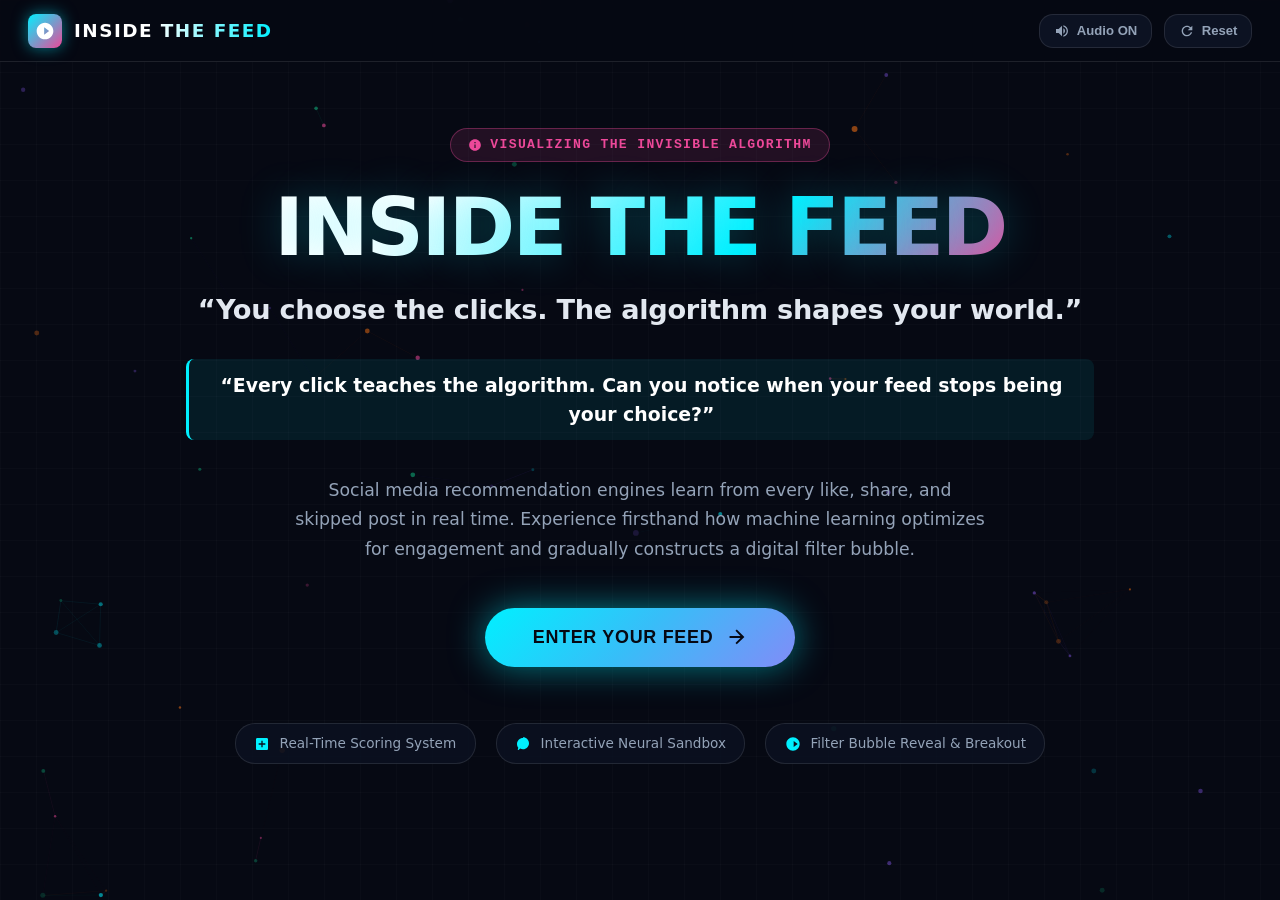
==== commit 33d10766: "Enhance Algorithm Mind with interactive physics nodes, hover tooltips, and manual lab sliders" ====
--- a/index.html
+++ b/index.html
@@ -7,29 +7,29 @@
   <meta name="description" content="Visualizing the Invisible: An interactive real-time simulation of recommendation algorithms, neural reinforcement loops, and filter bubble formation.">
   <style>
     /* ==========================================================================
-       INSIDE THE FEED — DESIGN SYSTEM & CYBERNETIC PALETTE
+       INSIDE THE FEED — MODERN CYBERNETIC DESIGN SYSTEM
        ========================================================================== */
     :root {
       --bg-dark: #060913;
       --bg-surface: #0c1222;
       --bg-surface-elevated: #131d38;
-      --bg-glass: rgba(12, 18, 34, 0.78);
-      --bg-glass-card: rgba(19, 29, 56, 0.75);
+      --bg-glass: rgba(12, 18, 34, 0.82);
+      --bg-glass-card: rgba(19, 29, 56, 0.78);
       --border-glass: rgba(255, 255, 255, 0.1);
       --border-glass-bright: rgba(0, 240, 255, 0.35);
 
       --color-tech: #00f0ff;
-      --color-tech-glow: rgba(0, 240, 255, 0.4);
+      --color-tech-glow: rgba(0, 240, 255, 0.45);
       --color-env: #10b981;
-      --color-env-glow: rgba(16, 185, 129, 0.4);
+      --color-env-glow: rgba(16, 185, 129, 0.45);
       --color-fit: #f97316;
-      --color-fit-glow: rgba(249, 115, 22, 0.4);
+      --color-fit-glow: rgba(249, 115, 22, 0.45);
       --color-travel: #8b5cf6;
-      --color-travel-glow: rgba(139, 92, 246, 0.4);
+      --color-travel-glow: rgba(139, 92, 246, 0.45);
       --color-ent: #ec4899;
-      --color-ent-glow: rgba(236, 72, 153, 0.4);
+      --color-ent-glow: rgba(236, 72, 153, 0.45);
       --color-fin: #eab308;
-      --color-fin-glow: rgba(234, 179, 8, 0.4);
+      --color-fin-glow: rgba(234, 179, 8, 0.45);
 
       --color-like: #f43f5e;
       --color-share: #3b82f6;
@@ -118,7 +118,7 @@
       align-items: center;
       justify-content: space-between;
       padding: 0.85rem 1.75rem;
-      background: rgba(6, 9, 19, 0.85);
+      background: rgba(6, 9, 19, 0.88);
       backdrop-filter: blur(16px);
       -webkit-backdrop-filter: blur(16px);
       border-bottom: 1px solid var(--border-glass);
@@ -218,7 +218,7 @@
     main.app-container {
       position: relative;
       z-index: 10;
-      max-width: 1540px;
+      max-width: 1560px;
       margin: 0 auto;
       padding: 1.5rem 1.25rem 3rem 1.25rem;
       min-height: calc(100vh - 65px);
@@ -515,7 +515,7 @@
        ========================================================================== */
     .dashboard-layout {
       display: grid;
-      grid-template-columns: 340px 1fr 340px;
+      grid-template-columns: 360px 1fr 340px;
       gap: 1.5rem;
       align-items: start;
       margin-top: 0.5rem;
@@ -550,7 +550,7 @@
       display: flex;
       align-items: center;
       justify-content: space-between;
-      margin-bottom: 1.15rem;
+      margin-bottom: 1rem;
       padding-bottom: 0.75rem;
       border-bottom: 1px solid rgba(255, 255, 255, 0.08);
     }
@@ -575,16 +575,77 @@
       color: var(--text-primary);
     }
 
-    /* LEFT: Algorithm Mind Panel */
+    /* ==========================================================================
+       LEFT: SUPER-INTERACTIVE ALGORITHM MIND WITH TABS & LAB
+       ========================================================================== */
+    .algo-tabs-nav {
+      display: flex;
+      gap: 0.35rem;
+      background: rgba(0, 0, 0, 0.35);
+      padding: 0.3rem;
+      border-radius: var(--radius-md);
+      margin-bottom: 1rem;
+      border: 1px solid rgba(255, 255, 255, 0.06);
+    }
+
+    .algo-tab-btn {
+      flex: 1;
+      background: transparent;
+      border: none;
+      color: var(--text-secondary);
+      font-size: 0.76rem;
+      font-weight: 700;
+      padding: 0.45rem 0.25rem;
+      border-radius: var(--radius-sm);
+      cursor: pointer;
+      display: flex;
+      align-items: center;
+      justify-content: center;
+      gap: 0.35rem;
+      transition: var(--transition-smooth);
+      font-family: var(--font-mono);
+      text-transform: uppercase;
+    }
+
+    .algo-tab-btn:hover {
+      color: #fff;
+      background: rgba(255, 255, 255, 0.05);
+    }
+
+    .algo-tab-btn.active {
+      background: var(--color-tech);
+      color: #060913;
+      box-shadow: 0 0 12px rgba(0, 240, 255, 0.4);
+    }
+
+    .algo-tab-content {
+      display: none;
+    }
+
+    .algo-tab-content.active {
+      display: block;
+      animation: fadeInTab 0.3s ease;
+    }
+
+    @keyframes fadeInTab {
+      from { opacity: 0; transform: translateY(4px); }
+      to { opacity: 1; transform: translateY(0); }
+    }
+
     .algo-viz-box {
       position: relative;
       width: 100%;
-      height: 260px;
-      background: rgba(6, 9, 19, 0.7);
+      height: 270px;
+      background: rgba(6, 9, 19, 0.75);
       border-radius: var(--radius-md);
       overflow: hidden;
       border: 1px solid rgba(255, 255, 255, 0.06);
-      margin-bottom: 1rem;
+      margin-bottom: 0.75rem;
+      cursor: grab;
+    }
+
+    .algo-viz-box:active {
+      cursor: grabbing;
     }
 
     #neural-canvas {
@@ -593,31 +654,191 @@
       display: block;
     }
 
+    .canvas-hint-bar {
+      display: flex;
+      align-items: center;
+      justify-content: space-between;
+      font-size: 0.72rem;
+      color: var(--text-muted);
+      font-family: var(--font-mono);
+      margin-bottom: 0.85rem;
+      padding: 0 0.25rem;
+    }
+
+    /* Embedded Topic Inspector Card in Algorithm Mind */
+    .node-inspector-card {
+      background: rgba(19, 29, 56, 0.95);
+      border: 1px solid var(--border-glass-bright);
+      border-radius: var(--radius-md);
+      padding: 0.85rem 1rem;
+      margin-bottom: 1rem;
+      box-shadow: 0 4px 15px rgba(0, 0, 0, 0.5);
+      transition: var(--transition-smooth);
+    }
+
+    .inspector-head {
+      display: flex;
+      align-items: center;
+      justify-content: space-between;
+      margin-bottom: 0.5rem;
+    }
+
+    .inspector-title {
+      font-size: 0.88rem;
+      font-weight: 800;
+      display: flex;
+      align-items: center;
+      gap: 0.5rem;
+    }
+
+    .inspector-actions {
+      display: flex;
+      gap: 0.4rem;
+      margin-top: 0.6rem;
+    }
+
+    .mini-action-btn {
+      flex: 1;
+      padding: 0.35rem 0.5rem;
+      font-size: 0.72rem;
+      font-weight: 700;
+      border-radius: var(--radius-sm);
+      cursor: pointer;
+      border: 1px solid var(--border-glass);
+      background: rgba(255, 255, 255, 0.06);
+      color: #fff;
+      display: inline-flex;
+      align-items: center;
+      justify-content: center;
+      gap: 0.25rem;
+      transition: var(--transition-smooth);
+    }
+
+    .mini-action-btn:hover {
+      background: rgba(255, 255, 255, 0.15);
+      border-color: #fff;
+      transform: translateY(-1px);
+    }
+
+    .mini-action-btn.btn-boost:hover {
+      background: rgba(16, 185, 129, 0.25);
+      border-color: #10b981;
+      color: #34d399;
+    }
+
+    .mini-action-btn.btn-suppress:hover {
+      background: rgba(244, 63, 94, 0.25);
+      border-color: #f43f5e;
+      color: #ff6b8b;
+    }
+
+    .mini-action-btn.btn-force:hover {
+      background: rgba(0, 240, 255, 0.25);
+      border-color: #00f0ff;
+      color: #00f0ff;
+    }
+
+    /* Manual Override Lab Tab */
+    .lab-sliders-list {
+      display: flex;
+      flex-direction: column;
+      gap: 0.85rem;
+      margin-bottom: 1rem;
+    }
+
+    .lab-slider-row {
+      background: rgba(6, 9, 19, 0.5);
+      border: 1px solid rgba(255, 255, 255, 0.05);
+      border-radius: var(--radius-sm);
+      padding: 0.65rem 0.85rem;
+    }
+
+    .lab-slider-meta {
+      display: flex;
+      justify-content: space-between;
+      font-size: 0.8rem;
+      margin-bottom: 0.35rem;
+    }
+
+    .custom-range-slider {
+      width: 100%;
+      height: 6px;
+      border-radius: 99px;
+      appearance: none;
+      -webkit-appearance: none;
+      background: rgba(255, 255, 255, 0.1);
+      outline: none;
+      cursor: pointer;
+    }
+
+    .custom-range-slider::-webkit-slider-thumb {
+      appearance: none;
+      -webkit-appearance: none;
+      width: 16px;
+      height: 16px;
+      border-radius: 50%;
+      background: var(--slider-color, #00f0ff);
+      cursor: pointer;
+      box-shadow: 0 0 10px var(--slider-color, #00f0ff);
+      transition: transform 0.15s ease;
+    }
+
+    .custom-range-slider::-webkit-slider-thumb:hover {
+      transform: scale(1.25);
+    }
+
+    .lab-presets-group {
+      display: grid;
+      grid-template-columns: 1fr 1fr;
+      gap: 0.5rem;
+      margin-bottom: 1rem;
+    }
+
+    .preset-chip-btn {
+      padding: 0.5rem 0.6rem;
+      border-radius: var(--radius-sm);
+      border: 1px solid rgba(255, 255, 255, 0.1);
+      background: rgba(255, 255, 255, 0.04);
+      color: var(--text-secondary);
+      font-size: 0.74rem;
+      font-weight: 700;
+      cursor: pointer;
+      transition: var(--transition-smooth);
+      text-align: center;
+    }
+
+    .preset-chip-btn:hover {
+      background: rgba(0, 240, 255, 0.12);
+      border-color: var(--color-tech);
+      color: #fff;
+    }
+
+    /* Narrative Stream Box */
     .narrative-stream-box {
       background: rgba(0, 0, 0, 0.4);
       border: 1px solid rgba(0, 240, 255, 0.25);
       border-left: 4px solid var(--color-tech);
       border-radius: var(--radius-sm);
-      padding: 0.9rem;
+      padding: 0.85rem;
       margin-bottom: 1rem;
-      min-height: 80px;
+      min-height: 75px;
     }
 
     .narrative-label {
-      font-size: 0.74rem;
+      font-size: 0.72rem;
       font-family: var(--font-mono);
       font-weight: 700;
       color: var(--color-tech);
       text-transform: uppercase;
       letter-spacing: 0.06em;
-      margin-bottom: 0.35rem;
+      margin-bottom: 0.3rem;
       display: flex;
       align-items: center;
       gap: 0.4rem;
     }
 
     .narrative-text {
-      font-size: 0.84rem;
+      font-size: 0.82rem;
       color: #e2e8f0;
       line-height: 1.45;
       transition: opacity 0.2s ease;
@@ -626,7 +847,7 @@
     .topic-weights-list {
       display: flex;
       flex-direction: column;
-      gap: 0.7rem;
+      gap: 0.65rem;
     }
 
     .topic-weight-row {
@@ -634,6 +855,14 @@
       flex-direction: column;
       gap: 0.25rem;
       font-size: 0.82rem;
+      cursor: pointer;
+      padding: 0.25rem;
+      border-radius: var(--radius-sm);
+      transition: var(--transition-smooth);
+    }
+
+    .topic-weight-row:hover {
+      background: rgba(255, 255, 255, 0.04);
     }
 
     .topic-weight-meta {
@@ -681,7 +910,9 @@
       box-shadow: 0 0 10px var(--topic-color, var(--color-tech));
     }
 
-    /* CENTER: Main Feed Stream */
+    /* ==========================================================================
+       CENTER: MAIN FEED STREAM
+       ========================================================================== */
     .panel-feed-col {
       display: flex;
       flex-direction: column;
@@ -728,7 +959,6 @@
       justify-content: center;
     }
 
-    /* Interactive Post Card */
     .post-card {
       width: 100%;
       background: var(--bg-surface);
@@ -835,7 +1065,6 @@
       display: block;
     }
 
-    /* Action Bar */
     .post-action-row {
       display: grid;
       grid-template-columns: 1fr 1fr 1fr;
@@ -889,7 +1118,6 @@
       transform: translateY(-2px);
     }
 
-    /* Flying Action Data Packet */
     .flying-packet {
       position: fixed;
       pointer-events: none;
@@ -901,7 +1129,9 @@
       transition: transform 0.65s cubic-bezier(0.16, 1, 0.3, 1), opacity 0.65s ease;
     }
 
-    /* RIGHT: Real-time Telemetry & Live Meters */
+    /* ==========================================================================
+       RIGHT: LIVE METRICS & TELEMETRY
+       ========================================================================== */
     .metrics-stack {
       display: flex;
       flex-direction: column;
@@ -937,7 +1167,6 @@
       color: var(--text-primary);
     }
 
-    /* Risk Status Badge */
     .risk-badge {
       display: inline-flex;
       align-items: center;
@@ -996,7 +1225,6 @@
       transition: width 0.5s cubic-bezier(0.16, 1, 0.3, 1), background-color 0.4s ease;
     }
 
-    /* Stacked Diversity Spectrum Bar */
     .diversity-spectrum {
       display: flex;
       height: 11px;
@@ -1336,7 +1564,7 @@
           </div>
           <div class="feature-pill">
             <svg viewBox="0 0 24 24"><path d="M12 3c-4.97 0-9 4.03-9 9 0 2.12.74 4.07 1.97 5.61L4.35 19.4c-.39.39-.39 1.02 0 1.41.39.39 1.02.39 1.41 0l1.9-1.9C9.28 19.57 10.59 20 12 20c4.97 0 9-4.03 9-9s-4.03-9-9-9z"/></svg>
-            <span>Algorithm Mind Neural Map</span>
+            <span>Interactive Neural Sandbox</span>
           </div>
           <div class="feature-pill">
             <svg viewBox="0 0 24 24"><path d="M12 2C6.48 2 2 6.48 2 12s4.48 10 10 10 10-4.48 10-10S17.52 2 12 2zm1 14.5v-9l6 4.5-6 4.5z"/></svg>
@@ -1393,7 +1621,7 @@
           <div class="topic-card" data-topic="travel" style="--topic-accent: var(--color-travel); --topic-glow: var(--color-travel-glow);" tabindex="0" role="checkbox" aria-checked="false">
             <div class="selection-check"><svg viewBox="0 0 24 24"><path d="M9 16.17L4.83 12l-1.42 1.41L9 19 21 7l-1.41-1.41z"/></svg></div>
             <div class="topic-icon-wrap">
-              <svg viewBox="0 0 24 24"><path d="M21 16v-2l-8-5V3.5c0-.83-.67-1.5-1.5-1.5S10 2.67 10 3.5V9l-8 5v2l8-2.5V19l-2 1.5V22l3.5-1 3.5 1v-1.5L13 19v-5.5l8 2.5z"/></svg>
+              <svg viewBox="0 0 24 24"><path d="M21 16v-2l-8-5V3.5c0-.83-.67-1.5-1.5-1.5S10 2.67 10 3.5V9l-8 5v2l8-2.5V19l-2 1.5V22l3.5-1 3.5 1v-1.5L13 19v-5.5l8 2.5z"/>
             </div>
             <h3 class="topic-card-title">Travel</h3>
             <p class="topic-card-desc">Remote alpine explorations, ancient architectural wonders, and global frontiers.</p>
@@ -1440,7 +1668,7 @@
     <section id="screen-dashboard" class="screen-view" aria-label="Interactive Feed Simulation Dashboard">
       <div class="dashboard-layout">
         
-        <!-- LEFT COLUMN: ALGORITHM MIND -->
+        <!-- LEFT COLUMN: SUPER-INTERACTIVE ALGORITHM MIND -->
         <aside class="glass-panel panel-left-col" aria-label="Algorithm Visualization Panel">
           <div class="panel-header">
             <div class="panel-title-group">
@@ -1450,9 +1678,69 @@
             <span class="topic-dot" style="background: var(--color-tech); box-shadow: 0 0 10px var(--color-tech);"></span>
           </div>
 
-          <!-- Neural Topology Canvas -->
-          <div class="algo-viz-box" id="neural-container">
-            <canvas id="neural-canvas"></canvas>
+          <!-- Interactive Tab Nav -->
+          <div class="algo-tabs-nav" role="tablist">
+            <button class="algo-tab-btn active" data-tab="tab-neural-graph" role="tab" aria-selected="true">
+              <span>🌐 Neural Map</span>
+            </button>
+            <button class="algo-tab-btn" data-tab="tab-neural-lab" role="tab" aria-selected="false">
+              <span>🎛️ Manual Lab</span>
+            </button>
+          </div>
+
+          <!-- TAB 1: Neural Graph Canvas & Physics Orbitals -->
+          <div id="tab-neural-graph" class="algo-tab-content active" role="tabpanel">
+            <div class="algo-viz-box" id="neural-container" title="Click or drag nodes to inspect and manipulate neural weights">
+              <canvas id="neural-canvas"></canvas>
+            </div>
+            <div class="canvas-hint-bar">
+              <span>💡 Drag / Click bubbles to inspect</span>
+              <span id="canvas-hover-state">Interactive Node: None</span>
+            </div>
+
+            <!-- Active Selected Node Quick-Action Box -->
+            <div class="node-inspector-card" id="node-inspector" style="display: none;">
+              <div class="inspector-head">
+                <span class="inspector-title" id="insp-title">
+                  <span class="topic-dot" id="insp-dot"></span>
+                  <span id="insp-name">Technology</span>
+                </span>
+                <span style="font-family: var(--font-mono); font-size: 0.78rem; color: var(--color-tech); font-weight: 700;" id="insp-prob">42% Prob</span>
+              </div>
+              <div style="font-size: 0.76rem; color: var(--text-secondary);" id="insp-desc">
+                Current weight: 14.0 pts • Interaction affinity: High
+              </div>
+              <div class="inspector-actions">
+                <button class="mini-action-btn btn-boost" id="insp-btn-boost" title="Inject weight to this topic">
+                  <span>+ Boost (+2)</span>
+                </button>
+                <button class="mini-action-btn btn-suppress" id="insp-btn-suppress" title="Dampen weight for this topic">
+                  <span>- Suppress (-2)</span>
+                </button>
+                <button class="mini-action-btn btn-force" id="insp-btn-force" title="Force next post from this topic">
+                  <span>🎯 Show Now</span>
+                </button>
+              </div>
+            </div>
+          </div>
+
+          <!-- TAB 2: Manual Lab Override Sliders & Presets -->
+          <div id="tab-neural-lab" class="algo-tab-content" role="tabpanel">
+            <div style="font-size: 0.78rem; color: var(--text-secondary); margin-bottom: 0.75rem;">
+              Manually slide neural weights to see live algorithm response:
+            </div>
+            
+            <!-- Quick Preset Buttons -->
+            <div class="lab-presets-group">
+              <button class="preset-chip-btn" id="preset-tech-bubble">⚡ Echo Chamber (Tech)</button>
+              <button class="preset-chip-btn" id="preset-balance">⚖️ Harmonic Balance</button>
+              <button class="preset-chip-btn" id="preset-random">🎲 Random Wave</button>
+              <button class="preset-chip-btn" id="preset-reset-init">🔄 Initial State</button>
+            </div>
+
+            <div class="lab-sliders-list" id="lab-sliders-container">
+              <!-- Rendered via JS -->
+            </div>
           </div>
 
           <!-- Real-Time Thought Stream -->
@@ -1501,7 +1789,7 @@
               </div>
 
               <p class="post-text-content" id="card-text-content">
-                Just achieved quantum coherence exceeding 100 microseconds on our room-temperature photonic lattice. The future of synthetic intelligence compute is accelerating faster than predicted.
+                Just achieved quantum coherence exceeding 100 microseconds on our room-temperature photonic lattice. The speedup for synthetic intelligence compute models will render classical hardware obsolete within 4 years.
               </p>
 
               <!-- Dynamic Graphic Vector Canvas / SVG -->
@@ -1705,7 +1993,7 @@
        ========================================================================== -->
   <script>
     /**
-     * INSIDE THE FEED — CORE SIMULATION ENGINE
+     * INSIDE THE FEED — CORE SIMULATION & INTERACTIVE NEURAL ENGINE
      */
 
     // --- Audio Synthesis via Web Audio API ---
@@ -1752,10 +2040,15 @@
         }
       }
 
+      playHover() {
+        if (!this.enabled) return;
+        this.playTone(600, 'sine', 0.05, 0.04);
+      }
+
       playLike() {
         if (!this.enabled) return;
-        this.playTone(523.25, 'sine', 0.18, 0.2); // C5
-        setTimeout(() => this.playTone(659.25, 'sine', 0.25, 0.25), 60); // E5
+        this.playTone(523.25, 'sine', 0.18, 0.2);
+        setTimeout(() => this.playTone(659.25, 'sine', 0.25, 0.25), 60);
       }
 
       playShare() {
@@ -1805,47 +2098,47 @@
         id: 'tech',
         name: 'Technology',
         color: '#00f0ff',
-        glow: 'rgba(0, 240, 255, 0.4)',
+        glow: 'rgba(0, 240, 255, 0.45)',
         icon: '<path d="M20 18c1.1 0 1.99-.9 1.99-2L22 6c0-1.1-.9-2-2-2H4c-1.1 0-2 .9-2 2v10c0 1.1.9 2 2 2H0v2h24v-2h-4zM4 6h16v10H4V6z"/>'
       },
       env: {
         id: 'env',
         name: 'Environment',
         color: '#10b981',
-        glow: 'rgba(16, 185, 129, 0.4)',
+        glow: 'rgba(16, 185, 129, 0.45)',
         icon: '<path d="M12 2C6.48 2 2 6.48 2 12s4.48 10 10 10 10-4.48 10-10S17.52 2 12 2zm-1 17.93c-3.95-.49-7-3.85-7-7.93 0-.62.08-1.21.21-1.79L9 15v1c0 1.1.9 2 2 2v1.93zm6.9-2.54c-.26-.81-1-1.39-1.9-1.39h-1v-3c0-.55-.45-1-1-1H8v-2h2c.55 0 1-.45 1-1V7h2c1.1 0 2-.9 2-2v-.41c2.93 1.19 5 4.06 5 7.41 0 2.08-.8 3.97-2.1 5.4z"/>'
       },
       fit: {
         id: 'fit',
         name: 'Fitness',
         color: '#f97316',
-        glow: 'rgba(249, 115, 22, 0.4)',
+        glow: 'rgba(249, 115, 22, 0.45)',
         icon: '<path d="M20.57 14.86L22 13.43 20.57 12 17 15.57 8.43 7 12 3.43 10.57 2 9.14 3.43 7.71 2 5.57 4.14 4.14 2.71 2.71 4.14l1.43 1.43L2 7.71l1.43 1.43L2 10.57 3.43 12 7 8.43 15.57 17 12 20.57 13.43 22l1.43-1.43 1.43 1.43 2.14-2.14 1.43 1.43 1.43-1.43-1.43-1.43L22 16.29l-1.43-1.43z"/>'
       },
       travel: {
         id: 'travel',
         name: 'Travel',
         color: '#8b5cf6',
-        glow: 'rgba(139, 92, 246, 0.4)',
+        glow: 'rgba(139, 92, 246, 0.45)',
         icon: '<path d="M21 16v-2l-8-5V3.5c0-.83-.67-1.5-1.5-1.5S10 2.67 10 3.5V9l-8 5v2l8-2.5V19l-2 1.5V22l3.5-1 3.5 1v-1.5L13 19v-5.5l8 2.5z"/>'
       },
       ent: {
         id: 'ent',
         name: 'Entertainment',
         color: '#ec4899',
-        glow: 'rgba(236, 72, 153, 0.4)',
+        glow: 'rgba(236, 72, 153, 0.45)',
         icon: '<path d="M12 3v10.55c-.59-.34-1.27-.55-2-.55-2.21 0-4 1.79-4 4s1.79 4 4 4 4-1.79 4-4V7h4V3h-6z"/>'
       },
       fin: {
         id: 'fin',
         name: 'Finance',
         color: '#eab308',
-        glow: 'rgba(234, 179, 8, 0.4)',
+        glow: 'rgba(234, 179, 8, 0.45)',
         icon: '<path d="M3.5 18.49l6-6.01 4 4L22 6.92l-1.41-1.41-7.09 7.97-4-4L2 16.99z"/>'
       }
     };
 
-    // --- Rich Fictional Post Database (24 Handcrafted Posts with Inline SVG Illustrations) ---
+    // --- Rich Fictional Post Database ---
     const POSTS_DATABASE = [
       // Technology Posts
       {
@@ -2254,13 +2547,14 @@
       },
       currentPost: null,
       recentPostIds: [],
-      stage: 1
+      stage: 1,
+      selectedInspectorTopic: 'tech'
     };
 
     // --- Mathematical Recommendation Engine ---
     class RecommendationEngine {
       static calculateProbabilities(weights) {
-        const gamma = 1.35; // Amplification factor modeling nonlinear softmax ranking
+        const gamma = 1.35;
         const amplified = {};
         let sum = 0;
 
@@ -2316,16 +2610,20 @@
         };
       }
 
-      static selectNextPost(probs, recentIds) {
-        const rand = Math.random();
-        let cumulative = 0;
-        let chosenTopic = 'tech';
-
-        for (const topic in probs) {
-          cumulative += probs[topic];
-          if (rand <= cumulative) {
-            chosenTopic = topic;
-            break;
+      static selectNextPost(probs, recentIds, forceTopic = null) {
+        let chosenTopic = forceTopic;
+
+        if (!chosenTopic) {
+          const rand = Math.random();
+          let cumulative = 0;
+          chosenTopic = 'tech';
+
+          for (const topic in probs) {
+            cumulative += probs[topic];
+            if (rand <= cumulative) {
+              chosenTopic = topic;
+              break;
+            }
           }
         }
 
@@ -2417,27 +2715,126 @@
       }
     }
 
-    // --- Neural Canvas Topology Visualizer (Left Panel) ---
-    class NeuralNetworkVisualizer {
+    // --- Super-Interactive Neural Network Visualizer ---
+    class InteractiveNeuralVisualizer {
       constructor(canvasId) {
         this.canvas = document.getElementById(canvasId);
         this.ctx = this.canvas.getContext('2d');
         this.angle = 0;
         this.pulses = [];
+        this.nodes = {};
+        this.hoveredTopic = null;
+        this.draggedTopic = null;
+        this.mousePos = { x: -100, y: -100 };
 
         this.init();
+        this.bindEvents();
         window.addEventListener('resize', () => this.resize());
       }
 
       init() {
         this.resize();
+        this.initNodes();
         this.animate();
       }
 
       resize() {
         const rect = this.canvas.parentElement.getBoundingClientRect();
-        this.canvas.width = rect.width * (window.devicePixelRatio || 1) || 300;
-        this.canvas.height = rect.height * (window.devicePixelRatio || 1) || 260;
+        this.canvas.width = rect.width * (window.devicePixelRatio || 1) || 340;
+        this.canvas.height = rect.height * (window.devicePixelRatio || 1) || 270;
+      }
+
+      initNodes() {
+        const topicKeys = Object.keys(TOPICS);
+        topicKeys.forEach((key, index) => {
+          this.nodes[key] = {
+            id: key,
+            angleOffset: (index / topicKeys.length) * Math.PI * 2,
+            x: 0,
+            y: 0,
+            targetX: 0,
+            targetY: 0,
+            radius: 18,
+            isDragging: false
+          };
+        });
+      }
+
+      bindEvents() {
+        const getCanvasCoord = (e) => {
+          const rect = this.canvas.getBoundingClientRect();
+          const dpr = window.devicePixelRatio || 1;
+          const clientX = e.touches ? e.touches[0].clientX : e.clientX;
+          const clientY = e.touches ? e.touches[0].clientY : e.clientY;
+          return {
+            x: (clientX - rect.left) * dpr,
+            y: (clientY - rect.top) * dpr
+          };
+        };
+
+        const handlePointerMove = (e) => {
+          const { x, y } = getCanvasCoord(e);
+          this.mousePos = { x, y };
+
+          if (this.draggedTopic && this.nodes[this.draggedTopic]) {
+            this.nodes[this.draggedTopic].x = x;
+            this.nodes[this.draggedTopic].y = y;
+            return;
+          }
+
+          let foundHover = null;
+          for (const key in this.nodes) {
+            const node = this.nodes[key];
+            const dist = Math.sqrt((x - node.x) ** 2 + (y - node.y) ** 2);
+            if (dist <= node.radius + 8) {
+              foundHover = key;
+              break;
+            }
+          }
+
+          if (foundHover !== this.hoveredTopic) {
+            this.hoveredTopic = foundHover;
+            const hintState = document.getElementById('canvas-hover-state');
+            if (foundHover) {
+              hintState.textContent = `Selected: ${TOPICS[foundHover].name}`;
+              hintState.style.color = TOPICS[foundHover].color;
+              sound.playHover();
+            } else {
+              hintState.textContent = `Interactive Node: None`;
+              hintState.style.color = 'var(--text-muted)';
+            }
+          }
+        };
+
+        const handlePointerDown = (e) => {
+          const { x, y } = getCanvasCoord(e);
+          for (const key in this.nodes) {
+            const node = this.nodes[key];
+            const dist = Math.sqrt((x - node.x) ** 2 + (y - node.y) ** 2);
+            if (dist <= node.radius + 8) {
+              this.draggedTopic = key;
+              node.isDragging = true;
+              openTopicInspector(key);
+              sound.playLike();
+              break;
+            }
+          }
+        };
+
+        const handlePointerUp = () => {
+          if (this.draggedTopic && this.nodes[this.draggedTopic]) {
+            this.nodes[this.draggedTopic].isDragging = false;
+            this.draggedTopic = null;
+          }
+        };
+
+        this.canvas.addEventListener('mousemove', handlePointerMove);
+        this.canvas.addEventListener('mousedown', handlePointerDown);
+        window.addEventListener('mouseup', handlePointerUp);
+
+        this.canvas.addEventListener('touchstart', handlePointerDown, { passive: true });
+        this.canvas.addEventListener('touchmove', handlePointerMove, { passive: true });
+        window.addEventListener('touchend', handlePointerUp);
       }
 
       triggerPulse(topicId) {
@@ -2458,83 +2855,111 @@
 
         const centerX = w / 2;
         const centerY = h / 2;
-        const radius = Math.min(w, h) * 0.35;
+        const orbitRadius = Math.min(w, h) * 0.35;
 
         this.angle += 0.007;
 
         const topicKeys = Object.keys(TOPICS);
-        const nodePositions = {};
-
-        topicKeys.forEach((key, index) => {
-          const theta = (index / topicKeys.length) * Math.PI * 2 + this.angle;
-          const nx = centerX + Math.cos(theta) * radius;
-          const ny = centerY + Math.sin(theta) * (radius * 0.82);
-          nodePositions[key] = { x: nx, y: ny };
+        const probs = RecommendationEngine.calculateProbabilities(state.topicWeights);
+
+        // Update Node Physics Positions
+        topicKeys.forEach((key) => {
+          const node = this.nodes[key];
+          const p = probs[key] || 0.16;
+          node.radius = (10 + p * 38) * dpr;
+
+          const targetX = centerX + Math.cos(node.angleOffset + this.angle) * orbitRadius;
+          const targetY = centerY + Math.sin(node.angleOffset + this.angle) * (orbitRadius * 0.82);
+
+          if (!node.isDragging) {
+            node.x += (targetX - node.x) * 0.1;
+            node.y += (targetY - node.y) * 0.1;
+          }
         });
 
-        // Connections between nodes
+        // Draw Synaptic Connections
         ctx.lineWidth = 1 * dpr;
         topicKeys.forEach((k1, i) => {
           topicKeys.forEach((k2, j) => {
             if (i < j) {
-              const p1 = nodePositions[k1];
-              const p2 = nodePositions[k2];
+              const n1 = this.nodes[k1];
+              const n2 = this.nodes[k2];
+              const isHighlighted = (this.hoveredTopic === k1 || this.hoveredTopic === k2);
+
               ctx.beginPath();
-              ctx.moveTo(p1.x, p1.y);
-              ctx.lineTo(p2.x, p2.y);
-              ctx.strokeStyle = 'rgba(255, 255, 255, 0.08)';
+              ctx.moveTo(n1.x, n1.y);
+              ctx.lineTo(n2.x, n2.y);
+              ctx.strokeStyle = isHighlighted ? 'rgba(0, 240, 255, 0.4)' : 'rgba(255, 255, 255, 0.07)';
+              ctx.lineWidth = isHighlighted ? 2 * dpr : 1 * dpr;
               ctx.stroke();
             }
           });
         });
 
-        // Center hub
+        // Center Neural Processor Hub
+        ctx.save();
         ctx.beginPath();
-        ctx.arc(centerX, centerY, 16 * dpr, 0, Math.PI * 2);
-        ctx.fillStyle = 'rgba(0, 240, 255, 0.15)';
+        ctx.arc(centerX, centerY, 18 * dpr, 0, Math.PI * 2);
+        ctx.fillStyle = 'rgba(0, 240, 255, 0.12)';
         ctx.fill();
         ctx.strokeStyle = '#00f0ff';
         ctx.lineWidth = 1.5 * dpr;
+        ctx.shadowColor = '#00f0ff';
+        ctx.shadowBlur = 10 * dpr;
         ctx.stroke();
 
-        const probs = RecommendationEngine.calculateProbabilities(state.topicWeights);
-
-        // Topic nodes
+        ctx.fillStyle = '#00f0ff';
+        ctx.font = `${Math.round(9 * dpr)}px monospace`;
+        ctx.textAlign = 'center';
+        ctx.textBaseline = 'middle';
+        ctx.fillText('AI', centerX, centerY);
+        ctx.restore();
+
+        // Draw Topic Nodes
         topicKeys.forEach(key => {
-          const pos = nodePositions[key];
+          const node = this.nodes[key];
           const topic = TOPICS[key];
           const p = probs[key] || 0.16;
-
-          const nodeRadius = (9 + p * 42) * dpr;
+          const isHovered = (this.hoveredTopic === key || state.selectedInspectorTopic === key);
 
           ctx.save();
           ctx.shadowColor = topic.color;
-          ctx.shadowBlur = 12 * dpr;
-
+          ctx.shadowBlur = (isHovered ? 20 : 10) * dpr;
+
+          // Main bubble circle
           ctx.beginPath();
-          ctx.arc(pos.x, pos.y, nodeRadius, 0, Math.PI * 2);
+          ctx.arc(node.x, node.y, node.radius, 0, Math.PI * 2);
           ctx.fillStyle = topic.color;
-          ctx.globalAlpha = 0.85;
+          ctx.globalAlpha = isHovered ? 0.95 : 0.8;
           ctx.fill();
+
+          // Active pulse outer ring
+          ctx.beginPath();
+          ctx.arc(node.x, node.y, node.radius + ((isHovered ? 6 : 3) * dpr), 0, Math.PI * 2);
+          ctx.strokeStyle = topic.color;
+          ctx.globalAlpha = isHovered ? 0.8 : 0.35;
+          ctx.lineWidth = 1.5 * dpr;
+          ctx.stroke();
+
+          // Percentage text directly inside node
+          ctx.fillStyle = '#060913';
+          ctx.font = `bold ${Math.round(Math.max(9, node.radius * 0.55))}px monospace`;
+          ctx.textAlign = 'center';
+          ctx.textBaseline = 'middle';
+          ctx.fillText(`${Math.round(p * 100)}%`, node.x, node.y);
+
           ctx.restore();
-
-          // Outer ring
-          ctx.beginPath();
-          ctx.arc(pos.x, pos.y, nodeRadius + (4 * dpr), 0, Math.PI * 2);
-          ctx.strokeStyle = topic.color;
-          ctx.globalAlpha = 0.4;
-          ctx.stroke();
         });
 
-        // Animate pulses
+        // Animate Flying Pulses
         for (let i = this.pulses.length - 1; i >= 0; i--) {
           const pulse = this.pulses[i];
           pulse.progress += 0.04;
 
-          const targetPos = nodePositions[pulse.topicId];
-          if (targetPos) {
-            const px = centerX + (targetPos.x - centerX) * pulse.progress;
-            const py = centerY + (targetPos.y - centerY) * pulse.progress;
+          const targetNode = this.nodes[pulse.topicId];
+          if (targetNode) {
+            const px = centerX + (targetNode.x - centerX) * pulse.progress;
+            const py = centerY + (targetNode.y - centerY) * pulse.progress;
 
             ctx.beginPath();
             ctx.arc(px, py, 6 * dpr, 0, Math.PI * 2);
@@ -2554,6 +2979,61 @@
     }
 
     let neuralViz = null;
+
+    // --- Open Topic Inspector Drawer ---
+    function openTopicInspector(topicId) {
+      state.selectedInspectorTopic = topicId;
+      const topic = TOPICS[topicId];
+      const inspector = document.getElementById('node-inspector');
+      const probs = RecommendationEngine.calculateProbabilities(state.topicWeights);
+      const p = Math.round((probs[topicId] || 0) * 100);
+
+      document.getElementById('insp-name').textContent = topic.name;
+      document.getElementById('insp-dot').style.backgroundColor = topic.color;
+      document.getElementById('insp-dot').style.boxShadow = `0 0 8px ${topic.color}`;
+      document.getElementById('insp-prob').textContent = `${p}% Probability`;
+      document.getElementById('insp-prob').style.color = topic.color;
+      document.getElementById('insp-desc').textContent = `Weight: ${state.topicWeights[topicId].toFixed(1)} pts • Interactions: ${state.history.perTopicActions[topicId] || 0}`;
+
+      inspector.style.display = 'block';
+    }
+
+    // --- Build Manual Lab Sliders ---
+    function renderLabSliders() {
+      const container = document.getElementById('lab-sliders-container');
+      const probs = RecommendationEngine.calculateProbabilities(state.topicWeights);
+
+      let html = '';
+      Object.keys(TOPICS).forEach(key => {
+        const topic = TOPICS[key];
+        const w = state.topicWeights[key];
+        const p = Math.round((probs[key] || 0) * 100);
+
+        html += `
+          <div class="lab-slider-row" style="--slider-color: ${topic.color};">
+            <div class="lab-slider-meta">
+              <span style="font-weight: 700; color: ${topic.color};">${topic.name}</span>
+              <span style="font-family: var(--font-mono); font-size: 0.75rem; color: #fff;">${w.toFixed(1)} pts (${p}%)</span>
+            </div>
+            <input type="range" class="custom-range-slider" min="0.5" max="30" step="0.5" value="${w}" data-topic="${key}">
+          </div>
+        `;
+      });
+
+      container.innerHTML = html;
+
+      // Attach slider event listeners
+      container.querySelectorAll('.custom-range-slider').forEach(slider => {
+        slider.addEventListener('input', (e) => {
+          const t = slider.getAttribute('data-topic');
+          const val = parseFloat(e.target.value);
+          state.topicWeights[t] = val;
+          renderTopicWeightsList();
+          updateTelemetryMeters();
+          openTopicInspector(t);
+        });
+      });
+    }
 
     // --- Screen View Switcher ---
     function switchScreen(screenId) {
@@ -2571,6 +3051,7 @@
       if (screenId === 'screen-dashboard') {
         stageBadge.style.display = 'inline-flex';
         if (neuralViz) neuralViz.resize();
+        renderLabSliders();
       } else {
         stageBadge.style.display = 'none';
       }
@@ -2646,6 +3127,7 @@
       state.stage = 1;
 
       renderTopicWeightsList();
+      renderLabSliders();
       updateTelemetryMeters();
       loadNextPost();
     }
@@ -2661,7 +3143,7 @@
         const pct = Math.round((probs[key] || 0) * 100);
 
         html += `
-          <div class="topic-weight-row" style="--topic-color: ${topic.color};">
+          <div class="topic-weight-row" style="--topic-color: ${topic.color};" onclick="openTopicInspector('${key}')" title="Click to inspect ${topic.name}">
             <div class="topic-weight-meta">
               <div class="topic-weight-label">
                 <span class="topic-dot"></span>
@@ -2762,9 +3244,9 @@
     }
 
     // --- Load Next Post ---
-    function loadNextPost() {
+    function loadNextPost(forceTopic = null) {
       const probs = RecommendationEngine.calculateProbabilities(state.topicWeights);
-      const post = RecommendationEngine.selectNextPost(probs, state.recentPostIds);
+      const post = RecommendationEngine.selectNextPost(probs, state.recentPostIds, forceTopic);
 
       state.currentPost = post;
       state.recentPostIds.push(post.id);
@@ -2845,6 +3327,7 @@
 
       spawnActionParticle(btnElement, topic);
       renderTopicWeightsList();
+      renderLabSliders();
       updateTelemetryMeters();
 
       const card = document.getElementById('active-post-card');
@@ -2876,7 +3359,6 @@
       const finalProbs = RecommendationEngine.calculateProbabilities(state.topicWeights);
       const metrics = RecommendationEngine.calculateMetrics(state.topicWeights, state.interactionCount);
 
-      // Render Before Bars
       const beforeContainer = document.getElementById('reveal-dist-before');
       let beforeHtml = '';
       Object.keys(TOPICS).forEach(key => {
@@ -2895,7 +3377,6 @@
       });
       beforeContainer.innerHTML = beforeHtml;
 
-      // Render After Bars
       const afterContainer = document.getElementById('reveal-dist-after');
       let afterHtml = '';
       let dominantKey = 'tech';
@@ -2926,14 +3407,12 @@
       });
       afterContainer.innerHTML = afterHtml;
 
-      // Fill Telemetry stats
       document.getElementById('reveal-stat-actions').textContent = `${state.interactionCount} (${state.history.likes} Likes, ${state.history.shares} Shares, ${state.history.skips} Skips)`;
       document.getElementById('reveal-stat-diversity').textContent = `${metrics.diversity}% (Started at 100%)`;
       document.getElementById('reveal-stat-dominant').textContent = `${TOPICS[dominantKey].name} (${maxProbVal}%)`;
       document.getElementById('reveal-stat-dominant').style.color = TOPICS[dominantKey].color;
       document.getElementById('reveal-stat-vanished').textContent = vanishedList.length > 0 ? vanishedList.join(', ') : 'None fully extinguished';
 
-      // Update Risk Tag in reveal
       const revealRiskTag = document.getElementById('reveal-risk-tag');
       revealRiskTag.className = 'risk-badge';
       if (metrics.risk === 'ECHO CHAMBER') {
@@ -2952,7 +3431,6 @@
     function breakTheBubble() {
       sound.playBreakBubble();
 
-      // Equalize all topic weights back to full diversity
       Object.keys(TOPICS).forEach(k => {
         state.topicWeights[k] = 10.0;
       });
@@ -2961,6 +3439,7 @@
       state.interactionCount = 0;
 
       renderTopicWeightsList();
+      renderLabSliders();
       updateTelemetryMeters();
       updateNarrative('⚡ Bubble Disrupted: Intentionally seeking diverse topics reshaped the recommendation matrix back to 100% diversity.');
 
@@ -3013,6 +3492,96 @@
 
       document.getElementById('reset-sim-btn').addEventListener('click', resetSimulation);
 
+      // Tab Switcher inside Algorithm Mind
+      document.querySelectorAll('.algo-tab-btn').forEach(btn => {
+        btn.addEventListener('click', () => {
+          document.querySelectorAll('.algo-tab-btn').forEach(b => {
+            b.classList.remove('active');
+            b.setAttribute('aria-selected', 'false');
+          });
+          document.querySelectorAll('.algo-tab-content').forEach(c => c.classList.remove('active'));
+
+          btn.classList.add('active');
+          btn.setAttribute('aria-selected', 'true');
+          const targetId = btn.getAttribute('data-tab');
+          document.getElementById(targetId).classList.add('active');
+
+          sound.playTone(500, 'sine', 0.06, 0.08);
+          if (targetId === 'tab-neural-graph' && neuralViz) neuralViz.resize();
+        });
+      });
+
+      // Inspector Action Buttons
+      document.getElementById('insp-btn-boost').addEventListener('click', () => {
+        const topic = state.selectedInspectorTopic;
+        state.topicWeights[topic] += 2.5;
+        sound.playLike();
+        if (neuralViz) neuralViz.triggerPulse(topic);
+        renderTopicWeightsList();
+        renderLabSliders();
+        updateTelemetryMeters();
+        openTopicInspector(topic);
+        updateNarrative(`Manual Boost: Injected +2.5 weight into #${TOPICS[topic].name}. Neural probability amplified.`);
+      });
+
+      document.getElementById('insp-btn-suppress').addEventListener('click', () => {
+        const topic = state.selectedInspectorTopic;
+        state.topicWeights[topic] = Math.max(0.5, state.topicWeights[topic] - 2.0);
+        sound.playSkip();
+        renderTopicWeightsList();
+        renderLabSliders();
+        updateTelemetryMeters();
+        openTopicInspector(topic);
+        updateNarrative(`Manual Suppression: Damped #${TOPICS[topic].name} by -2.0 points. Exposure probability reduced.`);
+      });
+
+      document.getElementById('insp-btn-force').addEventListener('click', () => {
+        const topic = state.selectedInspectorTopic;
+        sound.playShare();
+        loadNextPost(topic);
+        updateNarrative(`🎯 Signal Override: Forced feed generator to immediately sample post from #${TOPICS[topic].name}.`);
+      });
+
+      // Manual Lab Presets
+      document.getElementById('preset-tech-bubble').addEventListener('click', () => {
+        state.topicWeights = { tech: 28, env: 1, fit: 1, travel: 1, ent: 1, fin: 1 };
+        sound.playStageUp();
+        renderTopicWeightsList();
+        renderLabSliders();
+        updateTelemetryMeters();
+        loadNextPost('tech');
+        updateNarrative(`Simulation Preset: Forced 92% Echo Chamber concentration in #Technology.`);
+      });
+
+      document.getElementById('preset-balance').addEventListener('click', () => {
+        state.topicWeights = { tech: 10, env: 10, fit: 10, travel: 10, ent: 10, fin: 10 };
+        sound.playBreakBubble();
+        renderTopicWeightsList();
+        renderLabSliders();
+        updateTelemetryMeters();
+        loadNextPost();
+        updateNarrative(`Simulation Preset: Equalized all 6 categories to full 100% diversity.`);
+      });
+
+      document.getElementById('preset-random').addEventListener('click', () => {
+        Object.keys(TOPICS).forEach(k => {
+          state.topicWeights[k] = Math.round((Math.random() * 20 + 1) * 2) / 2;
+        });
+        sound.playStageUp();
+        renderTopicWeightsList();
+        renderLabSliders();
+        updateTelemetryMeters();
+        loadNextPost();
+        updateNarrative(`Simulation Preset: Injected randomized entropy wave into neural weights.`);
+      });
+
+      document.getElementById('preset-reset-init').addEventListener('click', () => {
+        setupSimulationFromSelection();
+        sound.playTone(350, 'sine', 0.1, 0.15);
+        updateNarrative(`Simulation Preset: Restored baseline weights from your original 3 selected categories.`);
+      });
+
+      // Card Action Buttons
       const btnLike = document.getElementById('btn-action-like');
       const btnShare = document.getElementById('btn-action-share');
       const btnSkip = document.getElementById('btn-action-skip');
@@ -3041,7 +3610,7 @@
     // --- App Bootstrap ---
     window.addEventListener('DOMContentLoaded', () => {
       new ParticleCanvas('bg-canvas');
-      neuralViz = new NeuralNetworkVisualizer('neural-canvas');
+      neuralViz = new InteractiveNeuralVisualizer('neural-canvas');
       initSelectionUI();
       initEvents();
     });
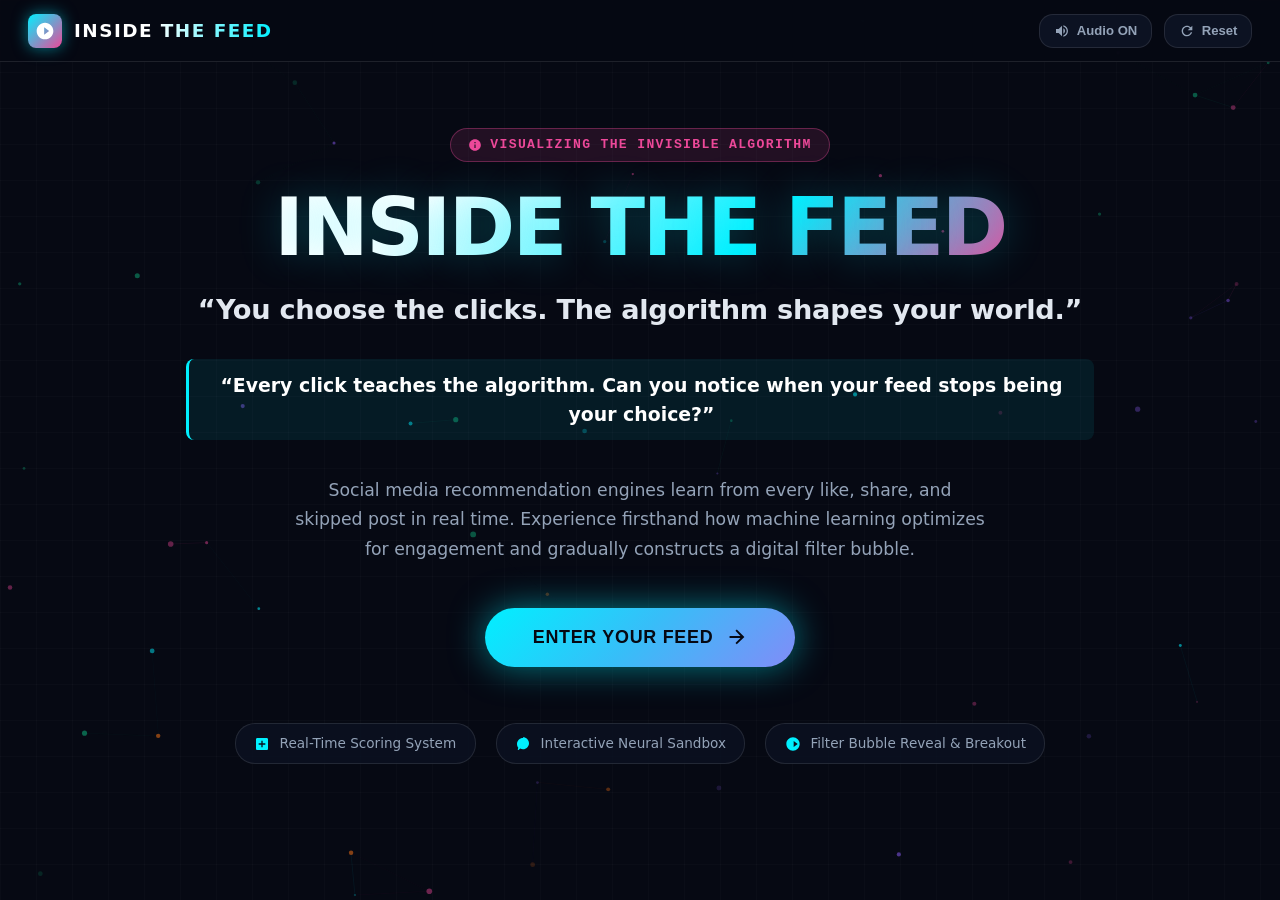
==== commit 0bd3eb54: "Add cybernetic neural SVG favicon and theme meta" ====
--- a/index.html
+++ b/index.html
@@ -5,6 +5,9 @@
   <meta name="viewport" content="width=device-width, initial-scale=1.0">
   <title>INSIDE THE FEED | You choose the clicks. The algorithm shapes your world.</title>
   <meta name="description" content="Visualizing the Invisible: An interactive real-time simulation of recommendation algorithms, neural reinforcement loops, and filter bubble formation.">
+  <link rel="icon" type="image/svg+xml" href="./favicon.svg">
+  <link rel="icon" type="image/svg+xml" href="data:image/svg+xml,%3Csvg xmlns='http://www.w3.org/2000/svg' viewBox='0 0 64 64'%3E%3Cdefs%3E%3ClinearGradient id='g' x1='0%25' y1='0%25' x2='100%25' y2='100%25'%3E%3Cstop offset='0%25' stop-color='%2300f0ff'/%3E%3Cstop offset='50%25' stop-color='%238b5cf6'/%3E%3Cstop offset='100%25' stop-color='%23ec4899'/%3E%3C/linearGradient%3E%3C/defs%3E%3Crect width='64' height='64' rx='16' fill='%23060913'/%3E%3Ccircle cx='32' cy='32' r='24' fill='none' stroke='url(%23g)' stroke-width='3'/%3E%3Ccircle cx='32' cy='32' r='8' fill='%2300f0ff'/%3E%3Ccircle cx='32' cy='8' r='3.5' fill='%2300f0ff'/%3E%3Ccircle cx='53' cy='20' r='3.5' fill='%238b5cf6'/%3E%3Ccircle cx='53' cy='44' r='3.5' fill='%23ec4899'/%3E%3Ccircle cx='32' cy='56' r='3.5' fill='%23f97316'/%3E%3Ccircle cx='11' cy='44' r='3.5' fill='%2310b981'/%3E%3Ccircle cx='11' cy='20' r='3.5' fill='%23eab308'/%3E%3C/svg%3E">
+  <meta name="theme-color" content="#060913">
   <style>
     /* ==========================================================================
        INSIDE THE FEED — MODERN CYBERNETIC DESIGN SYSTEM
